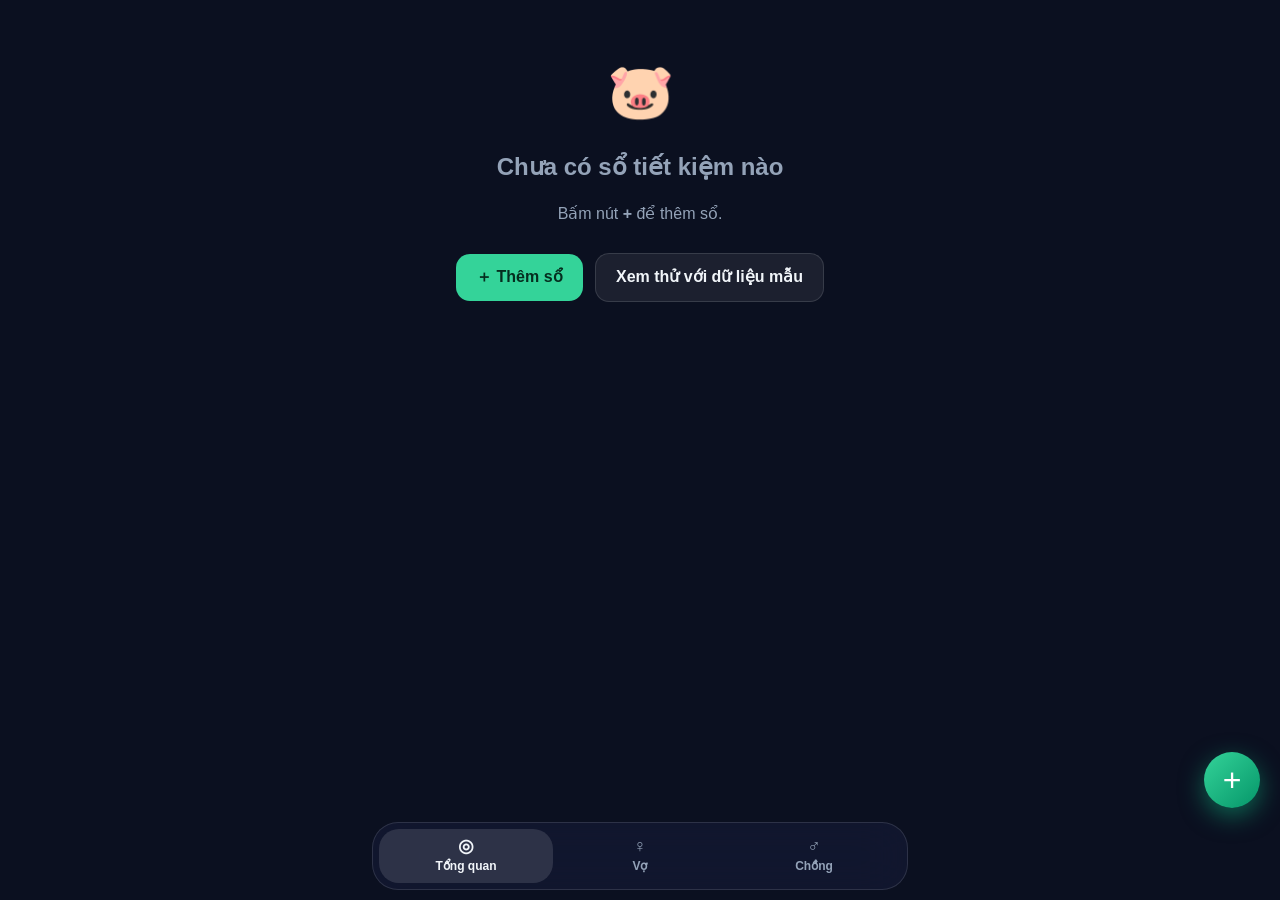
==== savings-app/index.html @ 2d5c72ac "Add savings-app: iOS-installable PWA to track family savings books Co-Authored-By: Claude Sonnet 5.5" ====
<!doctype html>
<html lang="vi">
<head>
  <meta charset="utf-8">
  <meta name="viewport" content="width=device-width, initial-scale=1, viewport-fit=cover, user-scalable=no">
  <title>Sổ Tiết Kiệm</title>
  <meta name="theme-color" content="#0b1020">
  <meta name="apple-mobile-web-app-capable" content="yes">
  <meta name="mobile-web-app-capable" content="yes">
  <meta name="apple-mobile-web-app-status-bar-style" content="black-translucent">
  <meta name="apple-mobile-web-app-title" content="Tiết Kiệm">
  <link rel="manifest" href="manifest.webmanifest">
  <link rel="apple-touch-icon" href="icons/apple-touch-icon.png">
  <link rel="icon" type="image/png" href="icons/icon-192.png">
  <link rel="stylesheet" href="style.css">
</head>
<body>
  <div class="bg"><i class="blob b1"></i><i class="blob b2"></i><i class="blob b3"></i></div>
  <main id="view"></main>
  <button id="fab" class="fab" aria-label="Thêm sổ">+</button>
  <nav class="tabs" id="tabs">
    <button data-tab="all"><span class="ti">◎</span>Tổng quan</button>
    <button data-tab="vo"><span class="ti">♀</span><span class="nm">Vợ</span></button>
    <button data-tab="chong"><span class="ti">♂</span><span class="nm">Chồng</span></button>
  </nav>
  <div id="sheet" class="sheet" hidden></div>
  <div id="toast" class="toast"></div>
  <script src="app.js"></script>
</body>
</html>
---- savings-app/style.css ----
:root {
  --bg: #0b1020;
  --card: rgba(255, 255, 255, .07);
  --card-b: rgba(255, 255, 255, .12);
  --txt: #f1f5f9;
  --mut: #94a3b8;
  --green: #34d399;
  --gold: #fbbf24;
  --vo: #f472b6;
  --chong: #60a5fa;
  --accent: #34d399;
  --sat: env(safe-area-inset-top);
  --sab: env(safe-area-inset-bottom);
}
* { box-sizing: border-box; -webkit-tap-highlight-color: transparent; }
html, body { margin: 0; background: var(--bg); color: var(--txt); }
body {
  font: 16px/1.4 -apple-system, BlinkMacSystemFont, "SF Pro Text", "Segoe UI", Roboto, sans-serif;
  min-height: 100vh; overflow-x: hidden;
  -webkit-font-smoothing: antialiased;
}
button { font: inherit; color: inherit; border: 0; background: none; cursor: pointer; }
input, select { font: inherit; color: inherit; }

/* ---------- animated background ---------- */
.bg { position: fixed; inset: 0; z-index: -1; overflow: hidden; background: radial-gradient(120% 80% at 50% 0%, #1b2450 0%, var(--bg) 60%); }
.blob { position: absolute; border-radius: 50%; filter: blur(70px); opacity: .55; animation: float 18s ease-in-out infinite; }
.b1 { width: 320px; height: 320px; background: #10b981; top: -80px; left: -90px; }
.b2 { width: 300px; height: 300px; background: #6366f1; top: 35%; right: -120px; animation-delay: -6s; }
.b3 { width: 280px; height: 280px; background: #ec4899; bottom: -100px; left: 10%; animation-delay: -12s; opacity: .35; }
@keyframes float {
  0%, 100% { transform: translate(0, 0) scale(1); }
  33% { transform: translate(40px, 60px) scale(1.15); }
  66% { transform: translate(-30px, 30px) scale(.9); }
}

/* ---------- layout ---------- */
main { padding: calc(var(--sat) + 18px) 16px calc(var(--sab) + 110px); max-width: 560px; margin: 0 auto; }
.fade-in > * { animation: rise .6s cubic-bezier(.2, .8, .2, 1) both; }
.fade-in > *:nth-child(2) { animation-delay: .07s; }
.fade-in > *:nth-child(3) { animation-delay: .14s; }
.fade-in > *:nth-child(4) { animation-delay: .21s; }
.fade-in > *:nth-child(5) { animation-delay: .28s; }
@keyframes rise { from { opacity: 0; transform: translateY(18px); } to { opacity: 1; transform: none; } }

.head { display: flex; align-items: center; justify-content: space-between; margin-bottom: 14px; }
.head h1 { font-size: 26px; margin: 0; letter-spacing: -.5px; }
.head small { display: block; color: var(--mut); font-size: 13px; }
.dot { width: 40px; height: 40px; border-radius: 50%; display: grid; place-items: center; font-size: 20px; background: var(--card); border: 1px solid var(--card-b); }

.card {
  background: var(--card); border: 1px solid var(--card-b); border-radius: 24px;
  padding: 18px; margin-bottom: 14px;
  backdrop-filter: blur(18px); -webkit-backdrop-filter: blur(18px);
}
.card h3 { margin: 0 0 12px; font-size: 14px; color: var(--mut); font-weight: 600; letter-spacing: .4px; text-transform: uppercase; }

/* ---------- hero ---------- */
.hero { position: relative; overflow: hidden; background: linear-gradient(145deg, rgba(255, 255, 255, .13), rgba(255, 255, 255, .04)); }
.hero::after {
  content: ""; position: absolute; inset: 0; pointer-events: none;
  background: linear-gradient(110deg, transparent 35%, rgba(255, 255, 255, .12) 50%, transparent 65%);
  transform: translateX(-100%); animation: shine 5s ease-in-out infinite 1s;
}
@keyframes shine { 0% { transform: translateX(-100%); } 40%, 100% { transform: translateX(100%); } }
.hero .lbl { color: var(--mut); font-size: 13px; }
.hero .big { font-size: 38px; font-weight: 800; letter-spacing: -1px; margin: 2px 0 14px; font-variant-numeric: tabular-nums; }
.hero .big small { font-size: 20px; font-weight: 600; color: var(--mut); margin-left: 4px; }
.pair { display: grid; grid-template-columns: 1fr 1fr; gap: 10px; }
.chip { background: rgba(0, 0, 0, .22); border-radius: 16px; padding: 12px; }
.chip .k { font-size: 12px; color: var(--mut); }
.chip .v { font-size: 18px; font-weight: 700; color: var(--green); font-variant-numeric: tabular-nums; margin-top: 2px; }
.live { margin-top: 10px; display: flex; align-items: center; gap: 10px; font-size: 13px; color: var(--mut); }
.live b { color: var(--gold); font-variant-numeric: tabular-nums; font-size: 15px; }
.pulse { width: 9px; height: 9px; border-radius: 50%; background: var(--green); box-shadow: 0 0 0 0 rgba(52, 211, 153, .7); animation: pulse 1.6s infinite; flex: none; }
@keyframes pulse { 70% { box-shadow: 0 0 0 10px rgba(52, 211, 153, 0); } 100% { box-shadow: 0 0 0 0 rgba(52, 211, 153, 0); } }

/* ---------- donut ---------- */
.donut-wrap { display: flex; align-items: center; gap: 16px; }
.donut { width: 150px; height: 150px; flex: none; position: relative; }
.donut svg { width: 100%; height: 100%; transform: rotate(-90deg); }
.donut circle { fill: none; stroke-width: 20; transition: stroke-dasharray 1.2s cubic-bezier(.3, .9, .3, 1); }
.donut .ctr { position: absolute; inset: 0; display: grid; place-items: center; text-align: center; font-size: 12px; color: var(--mut); line-height: 1.2; }
.donut .ctr b { display: block; font-size: 18px; color: var(--txt); }
.legend { flex: 1; min-width: 0; display: grid; gap: 7px; }
.legend div { display: flex; align-items: center; gap: 8px; font-size: 13px; }
.legend i { width: 10px; height: 10px; border-radius: 3px; flex: none; }
.legend span { flex: 1; overflow: hidden; text-overflow: ellipsis; white-space: nowrap; }
.legend em { font-style: normal; color: var(--mut); }

/* ---------- bars ---------- */
.bars { display: flex; align-items: flex-end; gap: 6px; height: 130px; }
.bar { flex: 1; display: flex; flex-direction: column; align-items: center; justify-content: flex-end; height: 100%; gap: 5px; }
.bar .col { width: 100%; border-radius: 8px 8px 3px 3px; background: linear-gradient(180deg, #6ee7b7, #059669); transform-origin: bottom; animation: grow .9s cubic-bezier(.2, .9, .2, 1) both; }
.bar.now .col { background: linear-gradient(180deg, #fde68a, #f59e0b); }
.bar small { font-size: 10px; color: var(--mut); }
@keyframes grow { from { transform: scaleY(0); } }
.bar-note { margin-top: 10px; font-size: 12px; color: var(--mut); }

/* ---------- split (all view) ---------- */
.split { display: grid; grid-template-columns: 1fr 1fr; gap: 12px; }
.who { border-radius: 20px; padding: 14px; text-align: left; border: 1px solid var(--card-b); width: 100%; transition: transform .15s; }
.who:active { transform: scale(.97); }
.who.vo { background: linear-gradient(160deg, rgba(244, 114, 182, .28), rgba(244, 114, 182, .05)); }
.who.chong { background: linear-gradient(160deg, rgba(96, 165, 250, .28), rgba(96, 165, 250, .05)); }
.who .n { font-size: 13px; color: var(--mut); }
.who .a { font-size: 19px; font-weight: 800; margin: 3px 0; font-variant-numeric: tabular-nums; }
.who .d { font-size: 12px; color: var(--green); }

/* ---------- banks accordion ---------- */
.bank { border-radius: 20px; background: var(--card); border: 1px solid var(--card-b); margin-bottom: 10px; overflow: hidden; }
.bank-h { width: 100%; display: flex; align-items: center; gap: 12px; padding: 14px; text-align: left; }
.logo { width: 42px; height: 42px; border-radius: 13px; display: grid; place-items: center; font-weight: 800; font-size: 14px; color: #fff; flex: none; box-shadow: 0 4px 14px rgba(0, 0, 0, .3); }
.bank-h .mid { flex: 1; min-width: 0; }
.bank-h .nm { font-weight: 700; }
.bank-h .sub { font-size: 12px; color: var(--mut); }
.bank-h .amt { text-align: right; font-weight: 700; font-size: 15px; font-variant-numeric: tabular-nums; }
.bank-h .amt small { display: block; font-weight: 500; font-size: 11px; color: var(--green); }
.chev { width: 18px; color: var(--mut); transition: transform .35s; flex: none; }
.bank.open .chev { transform: rotate(180deg); }
.acc { display: grid; grid-template-rows: 0fr; transition: grid-template-rows .4s cubic-bezier(.3, .8, .3, 1); }
.bank.open .acc { grid-template-rows: 1fr; }
.acc > div { overflow: hidden; }
.books { padding: 0 12px 12px; display: grid; gap: 10px; }

.book { background: rgba(0, 0, 0, .22); border-radius: 16px; padding: 14px; text-align: left; width: 100%; display: block; }
.book .r1 { display: flex; justify-content: space-between; align-items: baseline; }
.book .p { font-size: 18px; font-weight: 800; font-variant-numeric: tabular-nums; }
.book .rate { font-size: 13px; color: var(--gold); font-weight: 700; }
.book .meta { font-size: 12px; color: var(--mut); margin: 2px 0 10px; }
.book .grid { display: grid; grid-template-columns: 1fr 1fr; gap: 8px; margin-bottom: 10px; }
.book .grid div { background: rgba(255, 255, 255, .05); border-radius: 12px; padding: 8px 10px; }
.book .grid span { display: block; font-size: 11px; color: var(--mut); }
.book .grid b { color: var(--green); font-size: 15px; font-variant-numeric: tabular-nums; }
.prog { height: 7px; border-radius: 4px; background: rgba(255, 255, 255, .1); overflow: hidden; }
.prog i { display: block; height: 100%; border-radius: 4px; background: linear-gradient(90deg, #34d399, #fbbf24); animation: fill 1.2s cubic-bezier(.2, .9, .2, 1) both; }
@keyframes fill { from { width: 0 !important; } }
.book .foot { display: flex; justify-content: space-between; align-items: center; font-size: 12px; color: var(--mut); margin-top: 7px; }
.badge { background: rgba(251, 191, 36, .18); color: var(--gold); border-radius: 8px; padding: 2px 8px; font-weight: 700; }
.badge.soon { background: rgba(244, 114, 182, .2); color: #f9a8d4; }
.renew { margin-top: 10px; width: 100%; padding: 10px; border-radius: 12px; background: rgba(251, 191, 36, .16); color: var(--gold); font-weight: 700; }

.empty { text-align: center; padding: 36px 10px; color: var(--mut); }
.empty .e { font-size: 54px; animation: bob 2.4s ease-in-out infinite; }
@keyframes bob { 50% { transform: translateY(-8px); } }
.btn { display: inline-block; padding: 12px 20px; border-radius: 14px; background: var(--green); color: #052e1f; font-weight: 800; margin: 12px 4px 0; }
.btn.ghost { background: var(--card); color: var(--txt); border: 1px solid var(--card-b); }
.btn.danger { background: rgba(248, 113, 113, .18); color: #fca5a5; }

.sec-title { margin: 20px 4px 10px; font-size: 14px; color: var(--mut); font-weight: 600; text-transform: uppercase; letter-spacing: .4px; }

/* ---------- tab bar & fab ---------- */
.tabs {
  position: fixed; left: 12px; right: 12px; bottom: calc(var(--sab) + 10px); max-width: 536px; margin: 0 auto;
  display: grid; grid-template-columns: repeat(3, 1fr); padding: 6px; border-radius: 26px;
  background: rgba(20, 26, 52, .72); border: 1px solid var(--card-b);
  backdrop-filter: blur(24px); -webkit-backdrop-filter: blur(24px); z-index: 20;
}
.tabs button { padding: 8px 4px; border-radius: 20px; font-size: 12px; font-weight: 600; color: var(--mut); display: flex; flex-direction: column; align-items: center; gap: 1px; transition: background .25s, color .25s; }
.tabs .ti { font-size: 18px; line-height: 1.1; }
.tabs button.on { background: rgba(255, 255, 255, .12); color: var(--txt); }
.fab {
  position: fixed; right: 20px; bottom: calc(var(--sab) + 92px); width: 56px; height: 56px; border-radius: 50%; z-index: 21;
  background: linear-gradient(135deg, #34d399, #059669); color: #fff; font-size: 32px; line-height: 1;
  box-shadow: 0 8px 24px rgba(16, 185, 129, .5); transition: transform .2s;
}
.fab:active { transform: scale(.88) rotate(90deg); }

/* ---------- bottom sheet ---------- */
.sheet { position: fixed; inset: 0; z-index: 50; background: rgba(0, 0, 0, .55); display: flex; align-items: flex-end; animation: fadeb .25s both; }
.sheet[hidden] { display: none; }
@keyframes fadeb { from { opacity: 0; } }
.panel {
  width: 100%; max-width: 560px; margin: 0 auto; max-height: 92vh; overflow-y: auto;
  background: #141a34; border-radius: 28px 28px 0 0; padding: 20px 18px calc(var(--sab) + 24px);
  animation: slide .35s cubic-bezier(.2, .9, .2, 1) both;
}
@keyframes slide { from { transform: translateY(100%); } }
.panel h2 { margin: 0 0 14px; font-size: 20px; }
.panel label { display: block; font-size: 12px; color: var(--mut); margin: 12px 0 5px; font-weight: 600; text-transform: uppercase; letter-spacing: .3px; }
.panel input, .panel select {
  width: 100%; padding: 13px 14px; border-radius: 14px; border: 1px solid var(--card-b);
  background: rgba(255, 255, 255, .06); font-size: 17px; outline: none; -webkit-appearance: none; appearance: none;
}
.panel input:focus, .panel select:focus { border-color: var(--green); }
.panel select option { color: #000; }
.row2 { display: grid; grid-template-columns: 1fr 1fr; gap: 10px; }
.seg { display: grid; grid-template-columns: 1fr 1fr; gap: 8px; }
.seg button { padding: 12px; border-radius: 14px; background: rgba(255, 255, 255, .06); border: 1px solid var(--card-b); font-weight: 700; }
.seg button.on[data-v="vo"] { background: rgba(244, 114, 182, .28); border-color: var(--vo); }
.seg button.on[data-v="chong"] { background: rgba(96, 165, 250, .28); border-color: var(--chong); }
.preview { margin-top: 14px; padding: 12px; border-radius: 14px; background: rgba(52, 211, 153, .1); font-size: 13px; color: var(--mut); line-height: 1.6; }
.preview b { color: var(--green); }
.actions { display: flex; gap: 8px; margin-top: 18px; }
.actions .btn { flex: 1; margin: 0; text-align: center; }

.toast { position: fixed; left: 50%; bottom: calc(var(--sab) + 100px); transform: translate(-50%, 30px); background: #1f2a55; border: 1px solid var(--card-b); padding: 10px 18px; border-radius: 14px; opacity: 0; pointer-events: none; transition: .3s; z-index: 99; font-size: 14px; }
.toast.show { opacity: 1; transform: translate(-50%, 0); }

@media (prefers-reduced-motion: reduce) {
  *, *::before, *::after { animation-duration: .01ms !important; transition-duration: .01ms !important; animation-iteration-count: 1 !important; }
}
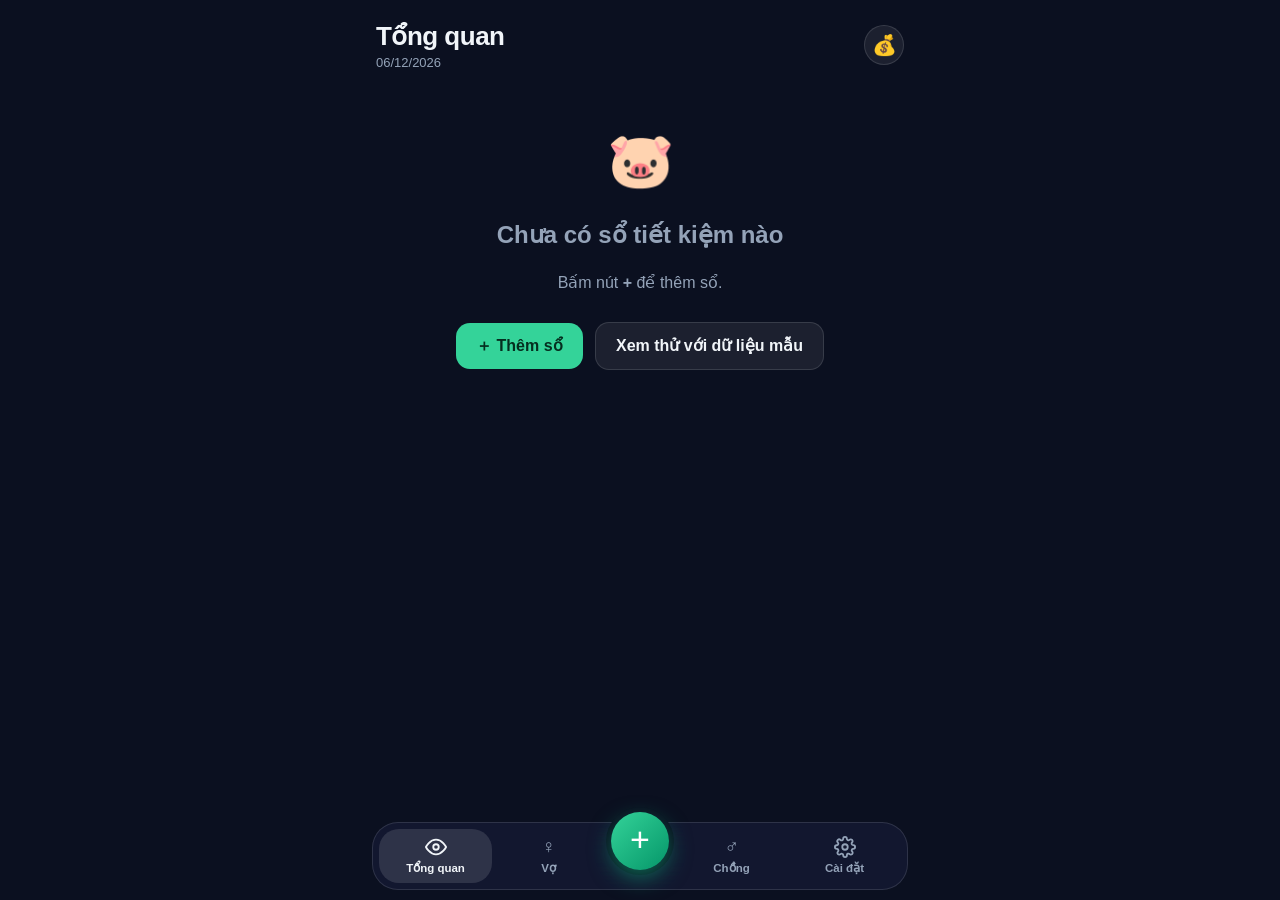
==== commit 0c966805: "Savings app: redesign overview dashboard (banner stats, maturing books carousel, monthly cash-in, ca" ====
--- a/savings-app/index.html
+++ b/savings-app/index.html
@@ -17,14 +17,16 @@
 <body>
   <div class="bg"><i class="blob b1"></i><i class="blob b2"></i><i class="blob b3"></i></div>
   <main id="view"></main>
-  <button id="fab" class="fab" aria-label="Thêm sổ">+</button>
   <nav class="tabs" id="tabs">
-    <button data-tab="all"><span class="ti">◎</span>Tổng quan</button>
-    <button data-tab="vo"><span class="ti">♀</span><span class="nm">Vợ</span></button>
-    <button data-tab="chong"><span class="ti">♂</span><span class="nm">Chồng</span></button>
+    <button class="tb" data-tab="all"><svg viewBox="0 0 24 24" fill="none" stroke="currentColor" stroke-width="2" stroke-linecap="round" stroke-linejoin="round"><path d="M1 12s4-8 11-8 11 8 11 8-4 8-11 8S1 12 1 12z"/><circle cx="12" cy="12" r="3"/></svg>Tổng quan</button>
+    <button class="tb" data-tab="vo"><span class="ti">♀</span><span class="nm">Vợ</span></button>
+    <button class="add" id="fab" aria-label="Thêm sổ tiết kiệm">+</button>
+    <button class="tb" data-tab="chong"><span class="ti">♂</span><span class="nm">Chồng</span></button>
+    <button class="tb" id="navSettings"><svg viewBox="0 0 24 24" fill="none" stroke="currentColor" stroke-width="2" stroke-linecap="round" stroke-linejoin="round"><circle cx="12" cy="12" r="3"/><path d="M19.4 15a1.65 1.65 0 00.33 1.82l.06.06a2 2 0 11-2.83 2.83l-.06-.06a1.65 1.65 0 00-1.82-.33 1.65 1.65 0 00-1 1.51V21a2 2 0 01-4 0v-.09A1.65 1.65 0 009 19.4a1.65 1.65 0 00-1.82.33l-.06.06a2 2 0 11-2.83-2.83l.06-.06a1.65 1.65 0 00.33-1.82 1.65 1.65 0 00-1.51-1H3a2 2 0 010-4h.09A1.65 1.65 0 004.6 9a1.65 1.65 0 00-.33-1.82l-.06-.06a2 2 0 112.83-2.83l.06.06a1.65 1.65 0 001.82.33H9a1.65 1.65 0 001-1.51V3a2 2 0 014 0v.09a1.65 1.65 0 001 1.51 1.65 1.65 0 001.82-.33l.06-.06a2 2 0 112.83 2.83l-.06.06a1.65 1.65 0 00-.33 1.82V9a1.65 1.65 0 001.51 1H21a2 2 0 010 4h-.09a1.65 1.65 0 00-1.51 1z"/></svg>Cài đặt</button>
   </nav>
   <div id="sheet" class="sheet" hidden></div>
   <div id="toast" class="toast"></div>
+  <script src="banks.js"></script>
   <script src="app.js"></script>
 </body>
 </html>
--- a/savings-app/style.css
+++ b/savings-app/style.css
@@ -35,7 +35,7 @@
 }
 
 /* ---------- layout ---------- */
-main { padding: calc(var(--sat) + 18px) 16px calc(var(--sab) + 110px); max-width: 560px; margin: 0 auto; }
+main { padding: calc(var(--sat) + 18px) 16px calc(var(--sab) + 120px); max-width: 560px; margin: 0 auto; }
 .fade-in > * { animation: rise .6s cubic-bezier(.2, .8, .2, 1) both; }
 .fade-in > *:nth-child(2) { animation-delay: .07s; }
 .fade-in > *:nth-child(3) { animation-delay: .14s; }
@@ -53,40 +53,6 @@
   padding: 18px; margin-bottom: 14px;
   backdrop-filter: blur(18px); -webkit-backdrop-filter: blur(18px);
 }
-.card h3 { margin: 0 0 12px; font-size: 14px; color: var(--mut); font-weight: 600; letter-spacing: .4px; text-transform: uppercase; }
-
-/* ---------- hero ---------- */
-.hero { position: relative; overflow: hidden; background: linear-gradient(145deg, rgba(255, 255, 255, .13), rgba(255, 255, 255, .04)); }
-.hero::after {
-  content: ""; position: absolute; inset: 0; pointer-events: none;
-  background: linear-gradient(110deg, transparent 35%, rgba(255, 255, 255, .12) 50%, transparent 65%);
-  transform: translateX(-100%); animation: shine 5s ease-in-out infinite 1s;
-}
-@keyframes shine { 0% { transform: translateX(-100%); } 40%, 100% { transform: translateX(100%); } }
-.hero .lbl { color: var(--mut); font-size: 13px; }
-.hero .big { font-size: 38px; font-weight: 800; letter-spacing: -1px; margin: 2px 0 14px; font-variant-numeric: tabular-nums; }
-.hero .big small { font-size: 20px; font-weight: 600; color: var(--mut); margin-left: 4px; }
-.pair { display: grid; grid-template-columns: 1fr 1fr; gap: 10px; }
-.chip { background: rgba(0, 0, 0, .22); border-radius: 16px; padding: 12px; }
-.chip .k { font-size: 12px; color: var(--mut); }
-.chip .v { font-size: 18px; font-weight: 700; color: var(--green); font-variant-numeric: tabular-nums; margin-top: 2px; }
-.live { margin-top: 10px; display: flex; align-items: center; gap: 10px; font-size: 13px; color: var(--mut); }
-.live b { color: var(--gold); font-variant-numeric: tabular-nums; font-size: 15px; }
-.pulse { width: 9px; height: 9px; border-radius: 50%; background: var(--green); box-shadow: 0 0 0 0 rgba(52, 211, 153, .7); animation: pulse 1.6s infinite; flex: none; }
-@keyframes pulse { 70% { box-shadow: 0 0 0 10px rgba(52, 211, 153, 0); } 100% { box-shadow: 0 0 0 0 rgba(52, 211, 153, 0); } }
-
-/* ---------- donut ---------- */
-.donut-wrap { display: flex; align-items: center; gap: 16px; }
-.donut { width: 150px; height: 150px; flex: none; position: relative; }
-.donut svg { width: 100%; height: 100%; transform: rotate(-90deg); }
-.donut circle { fill: none; stroke-width: 20; transition: stroke-dasharray 1.2s cubic-bezier(.3, .9, .3, 1); }
-.donut .ctr { position: absolute; inset: 0; display: grid; place-items: center; text-align: center; font-size: 12px; color: var(--mut); line-height: 1.2; }
-.donut .ctr b { display: block; font-size: 18px; color: var(--txt); }
-.legend { flex: 1; min-width: 0; display: grid; gap: 7px; }
-.legend div { display: flex; align-items: center; gap: 8px; font-size: 13px; }
-.legend i { width: 10px; height: 10px; border-radius: 3px; flex: none; }
-.legend span { flex: 1; overflow: hidden; text-overflow: ellipsis; white-space: nowrap; }
-.legend em { font-style: normal; color: var(--mut); }
 
 /* ---------- bars ---------- */
 .bars { display: flex; align-items: flex-end; gap: 6px; height: 130px; }
@@ -95,22 +61,11 @@
 .bar.now .col { background: linear-gradient(180deg, #fde68a, #f59e0b); }
 .bar small { font-size: 10px; color: var(--mut); }
 @keyframes grow { from { transform: scaleY(0); } }
-.bar-note { margin-top: 10px; font-size: 12px; color: var(--mut); }
-
-/* ---------- split (all view) ---------- */
-.split { display: grid; grid-template-columns: 1fr 1fr; gap: 12px; }
-.who { border-radius: 20px; padding: 14px; text-align: left; border: 1px solid var(--card-b); width: 100%; transition: transform .15s; }
-.who:active { transform: scale(.97); }
-.who.vo { background: linear-gradient(160deg, rgba(244, 114, 182, .28), rgba(244, 114, 182, .05)); }
-.who.chong { background: linear-gradient(160deg, rgba(96, 165, 250, .28), rgba(96, 165, 250, .05)); }
-.who .n { font-size: 13px; color: var(--mut); }
-.who .a { font-size: 19px; font-weight: 800; margin: 3px 0; font-variant-numeric: tabular-nums; }
-.who .d { font-size: 12px; color: var(--green); }
 
 /* ---------- banks accordion ---------- */
 .bank { border-radius: 20px; background: var(--card); border: 1px solid var(--card-b); margin-bottom: 10px; overflow: hidden; }
 .bank-h { width: 100%; display: flex; align-items: center; gap: 12px; padding: 14px; text-align: left; }
-.logo { width: 42px; height: 42px; border-radius: 13px; display: grid; place-items: center; font-weight: 800; font-size: 14px; color: #fff; flex: none; box-shadow: 0 4px 14px rgba(0, 0, 0, .3); }
+.logo { width: 56px; height: 42px; border-radius: 12px; display: grid; place-items: center; font-weight: 800; font-size: 14px; color: #fff; flex: none; box-shadow: 0 4px 14px rgba(0, 0, 0, .3); }
 .bank-h .mid { flex: 1; min-width: 0; }
 .bank-h .nm { font-weight: 700; }
 .bank-h .sub { font-size: 12px; color: var(--mut); }
@@ -149,23 +104,6 @@
 
 .sec-title { margin: 20px 4px 10px; font-size: 14px; color: var(--mut); font-weight: 600; text-transform: uppercase; letter-spacing: .4px; }
 
-/* ---------- tab bar & fab ---------- */
-.tabs {
-  position: fixed; left: 12px; right: 12px; bottom: calc(var(--sab) + 10px); max-width: 536px; margin: 0 auto;
-  display: grid; grid-template-columns: repeat(3, 1fr); padding: 6px; border-radius: 26px;
-  background: rgba(20, 26, 52, .72); border: 1px solid var(--card-b);
-  backdrop-filter: blur(24px); -webkit-backdrop-filter: blur(24px); z-index: 20;
-}
-.tabs button { padding: 8px 4px; border-radius: 20px; font-size: 12px; font-weight: 600; color: var(--mut); display: flex; flex-direction: column; align-items: center; gap: 1px; transition: background .25s, color .25s; }
-.tabs .ti { font-size: 18px; line-height: 1.1; }
-.tabs button.on { background: rgba(255, 255, 255, .12); color: var(--txt); }
-.fab {
-  position: fixed; right: 20px; bottom: calc(var(--sab) + 92px); width: 56px; height: 56px; border-radius: 50%; z-index: 21;
-  background: linear-gradient(135deg, #34d399, #059669); color: #fff; font-size: 32px; line-height: 1;
-  box-shadow: 0 8px 24px rgba(16, 185, 129, .5); transition: transform .2s;
-}
-.fab:active { transform: scale(.88) rotate(90deg); }
-
 /* ---------- bottom sheet ---------- */
 .sheet { position: fixed; inset: 0; z-index: 50; background: rgba(0, 0, 0, .55); display: flex; align-items: flex-end; animation: fadeb .25s both; }
 .sheet[hidden] { display: none; }
@@ -200,3 +138,183 @@
 @media (prefers-reduced-motion: reduce) {
   *, *::before, *::after { animation-duration: .01ms !important; transition-duration: .01ms !important; animation-iteration-count: 1 !important; }
 }
+
+/* ---------- logo & bank picker ---------- */
+.logo.has { background: #fff; padding: 5px 6px; }
+.logo img { width: 100%; height: 100%; object-fit: contain; display: block; }
+.pickbtn { width: 100%; display: flex; align-items: center; gap: 12px; padding: 8px 12px; border-radius: 14px; border: 1px solid var(--card-b); background: rgba(255, 255, 255, .06); text-align: left; min-height: 56px; }
+.pn { flex: 1; min-width: 0; font-weight: 700; }
+.pn small { display: block; font-weight: 400; font-size: 12px; color: var(--mut); overflow: hidden; text-overflow: ellipsis; white-space: nowrap; }
+.pc { color: var(--green); font-size: 13px; font-weight: 700; }
+.sheet.pick { z-index: 60; background: rgba(0, 0, 0, .35); }
+.sheet.pick .panel { height: 88vh; display: flex; flex-direction: column; padding-bottom: 0; }
+.pk-head { display: flex; gap: 8px; margin-bottom: 8px; }
+.pk-head .btn { margin: 0; padding: 10px 14px; }
+#pkList { overflow-y: auto; flex: 1; padding-bottom: calc(var(--sab) + 20px); }
+.pkgrp { margin: 14px 2px 6px; font-size: 12px; color: var(--mut); text-transform: uppercase; letter-spacing: .4px; font-weight: 600; }
+.pkrow { width: 100%; display: flex; align-items: center; gap: 12px; padding: 8px; border-radius: 14px; text-align: left; }
+.pkrow:active, .pkrow.on { background: rgba(52, 211, 153, .15); }
+
+/* ---------- banner (đầu trang) ---------- */
+.sec { margin-bottom: 14px; }
+.sec > .card { margin-bottom: 0; }
+.top {
+  position: relative; overflow: hidden; color: #fff;
+  margin: calc(-1 * (var(--sat) + 18px)) -16px 0;
+  padding: calc(var(--sat) + 22px) 20px 64px;
+  background: linear-gradient(160deg, #2ee59a 0%, #12b981 45%, #0a8f6b 100%);
+  border-radius: 0 0 30px 30px;
+}
+.top.vo { background: linear-gradient(160deg, #f472b6 0%, #db2777 55%, #9d174d 100%); }
+.top.chong { background: linear-gradient(160deg, #60a5fa 0%, #2563eb 55%, #1e3a8a 100%); }
+.top::before, .top::after { content: ""; position: absolute; border-radius: 50%; background: rgba(255, 255, 255, .12); animation: drift 12s ease-in-out infinite; pointer-events: none; }
+.top::before { width: 260px; height: 260px; right: -90px; top: -100px; }
+.top::after { width: 170px; height: 170px; left: -60px; bottom: 6px; background: rgba(255, 255, 255, .08); animation-delay: -5s; }
+@keyframes drift { 50% { transform: translate(-24px, 18px) scale(1.12); } }
+.top > * { position: relative; z-index: 1; }
+.top-row { display: flex; justify-content: space-between; align-items: flex-start; gap: 10px; }
+.top .lbl { font-size: 15px; opacity: .9; }
+.top .big { font-size: clamp(28px, 9.6vw, 40px); font-weight: 800; letter-spacing: -1px; font-variant-numeric: tabular-nums; line-height: 1.15; margin-top: 2px; }
+.top .big small { font-size: .5em; font-weight: 600; margin-left: 3px; opacity: .85; }
+.top .sub { margin-top: 2px; font-size: 14px; opacity: .92; }
+.bell { position: relative; width: 42px; height: 42px; border-radius: 50%; display: grid; place-items: center; background: rgba(255, 255, 255, .16); flex: none; }
+.bell svg { width: 22px; height: 22px; }
+.bell i { position: absolute; top: -2px; right: -2px; min-width: 18px; height: 18px; padding: 0 5px; border-radius: 9px; background: #ef4444; font-style: normal; font-size: 11px; font-weight: 800; display: grid; place-items: center; }
+.stats { display: grid; grid-template-columns: repeat(3, 1fr); margin-top: 16px; padding: 12px 0; border-radius: 18px; background: rgba(0, 0, 0, .2); }
+.stats > div { text-align: center; padding: 0 4px; min-width: 0; }
+.stats > div + div { border-left: 1px solid rgba(255, 255, 255, .18); }
+.stats b { display: block; font-size: 17px; font-variant-numeric: tabular-nums; white-space: nowrap; }
+.stats span { font-size: 12px; opacity: .8; }
+.live { margin-top: 12px; display: flex; align-items: center; gap: 8px; flex-wrap: wrap; font-size: 13px; }
+.live > span { opacity: .92; }
+.live > span:last-child { margin-left: auto; }
+.live b { font-variant-numeric: tabular-nums; }
+.pulse { width: 9px; height: 9px; border-radius: 50%; background: #fff; box-shadow: 0 0 0 0 rgba(255, 255, 255, .7); animation: pulse 1.6s infinite; flex: none; }
+@keyframes pulse { 70% { box-shadow: 0 0 0 9px rgba(255, 255, 255, 0); } 100% { box-shadow: 0 0 0 0 rgba(255, 255, 255, 0); } }
+.top-title { margin-top: 18px; font-size: 18px; font-weight: 700; }
+.top + .sec { position: relative; z-index: 2; margin-top: -46px; }
+.ct { font-size: 17px; font-weight: 700; }
+.muted { color: var(--mut); font-size: 13px; }
+.tap { cursor: pointer; transition: transform .15s; }
+.tap:active { transform: scale(.98); }
+
+/* ---------- sổ sắp đáo hạn ---------- */
+.due-scroll { display: flex; gap: 12px; overflow-x: auto; scroll-snap-type: x mandatory; margin: 0 -16px; padding: 0 16px 2px; scroll-padding: 0 16px; scrollbar-width: none; }
+.due-scroll::-webkit-scrollbar { display: none; }
+.due { flex: 0 0 100%; scroll-snap-align: start; margin: 0; cursor: pointer; background: #1c2347; }
+.due-scroll.many .due { flex-basis: 88%; }
+.due-h { display: flex; align-items: center; gap: 12px; margin-bottom: 12px; }
+.due-h .nm { flex: 1; min-width: 0; font-weight: 700; font-size: 17px; }
+.due-h .nm small.own { display: inline-block; margin-left: 8px; padding: 1px 8px; border-radius: 8px; font-size: 11px; font-weight: 700; vertical-align: 2px; }
+.own.vo { background: rgba(244, 114, 182, .22); color: #f9a8d4; }
+.own.chong { background: rgba(96, 165, 250, .22); color: #93c5fd; }
+.due-h .amt { font-size: 22px; font-weight: 800; white-space: nowrap; }
+.due-r { display: flex; justify-content: space-between; gap: 8px; font-size: 14px; color: var(--mut); margin-bottom: 8px; font-variant-numeric: tabular-nums; }
+.due-r:nth-of-type(2) { margin-bottom: 12px; }
+.warn { color: var(--gold); }
+
+/* ---------- tổng nhận theo tháng ---------- */
+.mh { display: flex; justify-content: space-between; align-items: center; }
+.mh .go { width: 20px; color: var(--green); }
+.mbig { font-size: 30px; font-weight: 800; color: var(--green); margin: 6px 0 2px; font-variant-numeric: tabular-nums; letter-spacing: -.5px; }
+
+/* ---------- dòng tiền (cột) ---------- */
+.flow-h { display: flex; justify-content: space-between; align-items: center; gap: 10px; margin-bottom: 10px; }
+.toggle { display: flex; padding: 3px; border-radius: 12px; background: rgba(255, 255, 255, .08); flex: none; }
+.toggle button { padding: 6px 12px; border-radius: 10px; font-size: 13px; font-weight: 600; color: var(--mut); transition: background .25s, color .25s; }
+.toggle button.on { background: rgba(255, 255, 255, .18); color: var(--txt); }
+.fl { display: grid; grid-template-columns: 46px 1fr; }
+.fl .yx, .fl .pl { height: 190px; position: relative; }
+.fl .in { position: absolute; inset: 22px 0 0 0; }
+.yx span { position: absolute; right: 8px; transform: translateY(50%); font-size: 12px; color: var(--mut); white-space: nowrap; }
+.gl { position: absolute; left: 0; right: 0; border-top: 1px solid rgba(255, 255, 255, .09); }
+.cols { position: absolute; inset: 0; display: grid; }
+.fcol { position: relative; height: 100%; padding: 0; }
+.fbw { position: absolute; inset: 0; display: flex; justify-content: center; align-items: flex-end; }
+.fb { width: 70%; max-width: 46px; display: flex; flex-direction: column; border-radius: 9px 9px 2px 2px; overflow: hidden; transform-origin: bottom; animation: grow .9s cubic-bezier(.2, .9, .2, 1) both; transition: opacity .25s; }
+.fb i { display: block; min-height: 3px; }
+.fb .sp { background: linear-gradient(180deg, #b79cff, #8b5cf6); }
+.fb .si { background: linear-gradient(180deg, #6ee7b7, #10b981); }
+.fv { position: absolute; left: 50%; transform: translateX(-50%); font-size: 11px; font-weight: 600; white-space: nowrap; transition: opacity .25s; }
+.cols.multi .fcol:not(.on) .fb, .cols.multi .fcol:not(.on) .fv { opacity: .5; }
+.xx { grid-column: 2; display: grid; margin-top: 8px; row-gap: 4px; }
+.xx > span { text-align: center; font-size: 13px; color: var(--mut); }
+.xx > span.on { color: var(--txt); font-weight: 700; }
+.yr { text-align: center; font-size: 13px; color: var(--mut); margin: 0 4px; }
+.yr i { display: block; height: 7px; margin-bottom: 3px; border: 1px solid rgba(255, 255, 255, .22); border-top: 0; border-radius: 0 0 4px 4px; }
+.note { display: flex; align-items: center; gap: 6px; margin-top: 12px; font-size: 13px; color: var(--mut); flex-wrap: wrap; }
+.note i { width: 9px; height: 9px; border-radius: 50%; flex: none; }
+.lg-p { background: #8b5cf6; }
+.lg-i { background: #10b981; margin-left: 4px; }
+
+/* ---------- donut + legend ---------- */
+.donut { position: relative; width: min(230px, 72%); aspect-ratio: 1; margin: 10px auto 16px; }
+.donut svg { width: 100%; height: 100%; transform: rotate(-90deg); }
+.donut circle { fill: none; stroke-width: 18; stroke-linecap: round; transition: stroke-dasharray 1.3s cubic-bezier(.3, .9, .3, 1); }
+.donut .trk { stroke: rgba(255, 255, 255, .06); }
+.donut .ctr { position: absolute; inset: 0; display: grid; place-content: center; text-align: center; }
+.donut .ctr b { font-size: 34px; line-height: 1; }
+.donut .ctr span { font-size: 13px; color: var(--mut); }
+.legend { display: grid; gap: 12px; }
+.lg { display: flex; align-items: center; gap: 12px; }
+.lg .logo { width: 48px; height: 36px; border-radius: 10px; font-size: 12px; }
+.lg .lt { flex: 1; min-width: 0; }
+.lg .lt b { display: block; }
+.lg .lt span { font-size: 13px; color: var(--mut); }
+.lb { height: 5px; border-radius: 3px; flex: none; max-width: 96px; animation: fill 1.2s cubic-bezier(.2, .9, .2, 1) both; }
+
+/* ---------- thanh theo chủ sổ / nhãn ---------- */
+.bl { padding: 10px 0 4px; }
+.bl.tap { cursor: pointer; }
+.bl-h { display: flex; justify-content: space-between; gap: 8px; align-items: center; font-size: 15px; }
+.bl-h .d { display: inline-block; width: 11px; height: 11px; border-radius: 50%; margin-right: 8px; }
+.bl-h b { color: var(--mut); font-weight: 500; font-size: 14px; }
+.bl-b { height: 9px; border-radius: 5px; background: rgba(255, 255, 255, .08); margin-top: 8px; overflow: hidden; }
+.bl-b i { display: block; height: 100%; border-radius: 5px; animation: fill 1.2s cubic-bezier(.2, .9, .2, 1) both; }
+
+/* ---------- lãi tạm tính ---------- */
+.ac-top { display: flex; justify-content: space-between; margin-top: 10px; font-size: 14px; color: var(--mut); }
+.ac-top .pc { color: var(--green); }
+.ac-big { font-size: 28px; font-weight: 800; margin: 2px 0 10px; font-variant-numeric: tabular-nums; }
+.ac-bot { display: flex; justify-content: space-between; margin-top: 14px; }
+.ac-bot span { display: block; font-size: 13px; color: var(--mut); }
+.ac-bot b { font-size: 18px; font-variant-numeric: tabular-nums; }
+.ac-bot .r { text-align: right; }
+.custom { width: 100%; padding: 15px; border-radius: 999px; background: linear-gradient(135deg, #34d399, #10b981); color: #052e1f; font-weight: 800; font-size: 17px; }
+.bar-note { margin-top: 10px; font-size: 12px; color: var(--mut); }
+
+/* ---------- thanh điều hướng ---------- */
+.tabs {
+  position: fixed; left: 12px; right: 12px; bottom: calc(var(--sab) + 10px); max-width: 536px; margin: 0 auto; z-index: 20;
+  display: grid; grid-template-columns: 1fr 1fr 70px 1fr 1fr; align-items: center; padding: 6px;
+  border-radius: 26px; background: rgba(20, 26, 52, .8); border: 1px solid var(--card-b);
+  backdrop-filter: blur(24px); -webkit-backdrop-filter: blur(24px);
+}
+.tabs .tb { padding: 7px 2px; border-radius: 20px; font-size: 11.5px; font-weight: 600; color: var(--mut); display: flex; flex-direction: column; align-items: center; gap: 2px; transition: background .25s, color .25s; min-width: 0; }
+.tabs .tb svg { width: 22px; height: 22px; }
+.tabs .ti { font-size: 19px; line-height: 22px; height: 22px; }
+.tabs .tb.on { background: rgba(255, 255, 255, .12); color: var(--txt); }
+.tabs .add {
+  width: 58px; height: 58px; margin: -30px auto 0; border-radius: 50%; font-size: 34px; line-height: 1; padding: 0 0 3px;
+  display: grid; place-items: center; color: #fff; background: linear-gradient(135deg, #34d399, #059669);
+  box-shadow: 0 8px 22px rgba(16, 185, 129, .5), 0 0 0 5px var(--bg); transition: transform .2s;
+}
+.tabs .add:active { transform: scale(.9) rotate(90deg); }
+
+/* ---------- bảng phụ ---------- */
+.mrow { display: flex; align-items: center; gap: 12px; padding: 10px 0; border-bottom: 1px solid rgba(255, 255, 255, .07); }
+.mrow .mt { flex: 1; min-width: 0; }
+.mrow .mt b { display: block; }
+.mrow .mt span { font-size: 12px; color: var(--mut); }
+.mrow .gain { color: var(--green); white-space: nowrap; }
+.panel label.swrow { display: flex; justify-content: space-between; align-items: center; margin: 0; padding: 14px 2px; font-size: 16px; color: var(--txt); text-transform: none; letter-spacing: 0; font-weight: 500; border-bottom: 1px solid rgba(255, 255, 255, .07); }
+.panel input.sw { width: 50px; height: 30px; padding: 0; border-radius: 15px; border: 0; background: rgba(255, 255, 255, .18); position: relative; flex: none; transition: background .25s; }
+.panel input.sw::after { content: ""; position: absolute; top: 3px; left: 3px; width: 24px; height: 24px; border-radius: 50%; background: #fff; transition: transform .25s; }
+.panel input.sw:checked { background: var(--green); }
+.panel input.sw:checked::after { transform: translateX(20px); }
+.chips { display: flex; flex-wrap: wrap; gap: 8px; margin-top: 8px; }
+.lchip { padding: 6px 12px; border-radius: 999px; background: rgba(255, 255, 255, .08); font-size: 13px; border: 1px solid var(--card-b); }
+.lchip:empty { display: none; }
+
+/* thẻ đầu tiên đè lên banner: nền đặc để chữ không bị ngả màu */
+.top + .sec > .card, .top + .sec > .bank:first-child { background: #1c2347; }
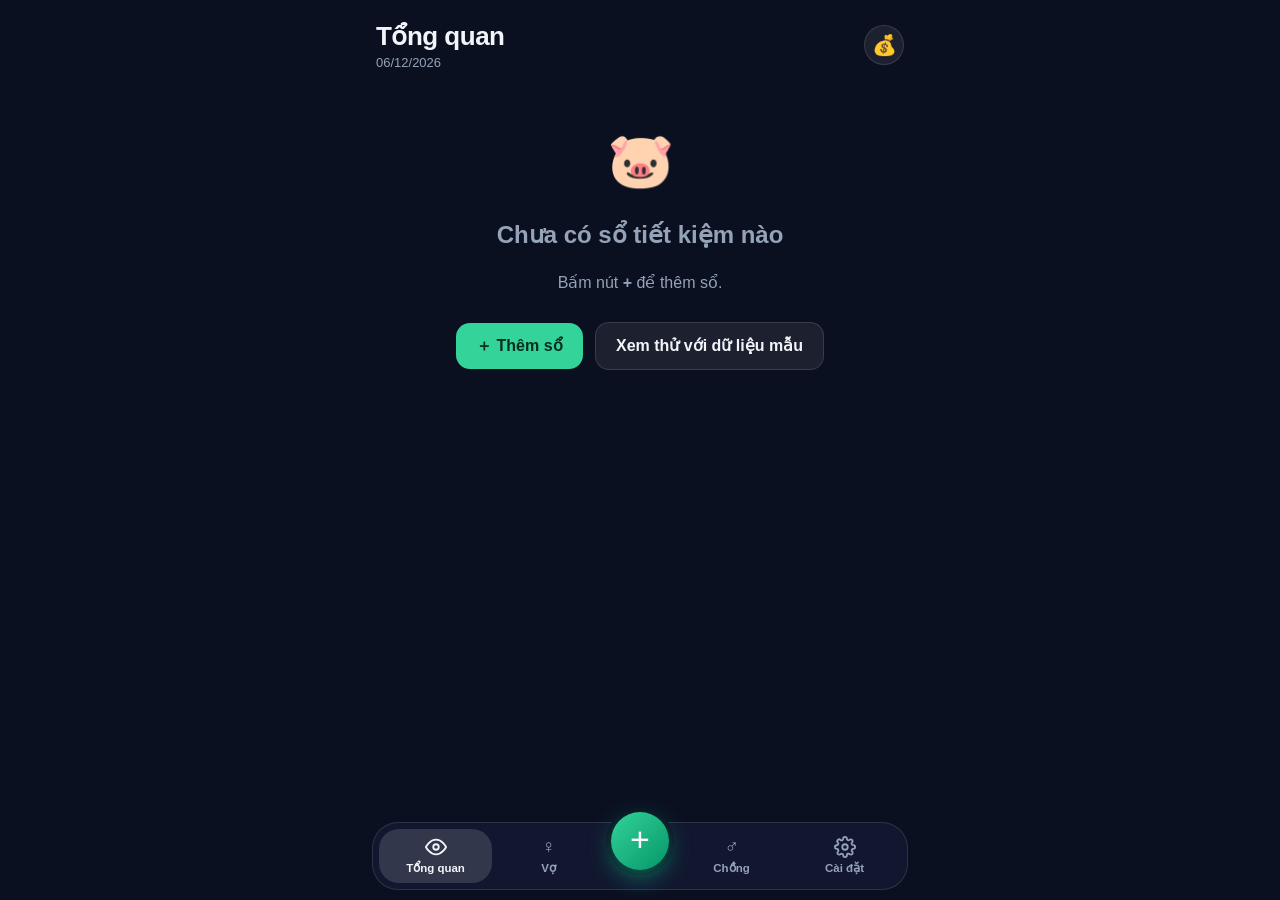
==== commit 386cdd20: "Savings app: settings tab with theme (light/dark/auto), money format, notifications + .ics reminders" ====
--- a/savings-app/index.html
+++ b/savings-app/index.html
@@ -22,11 +22,12 @@
     <button class="tb" data-tab="vo"><span class="ti">♀</span><span class="nm">Vợ</span></button>
     <button class="add" id="fab" aria-label="Thêm sổ tiết kiệm">+</button>
     <button class="tb" data-tab="chong"><span class="ti">♂</span><span class="nm">Chồng</span></button>
-    <button class="tb" id="navSettings"><svg viewBox="0 0 24 24" fill="none" stroke="currentColor" stroke-width="2" stroke-linecap="round" stroke-linejoin="round"><circle cx="12" cy="12" r="3"/><path d="M19.4 15a1.65 1.65 0 00.33 1.82l.06.06a2 2 0 11-2.83 2.83l-.06-.06a1.65 1.65 0 00-1.82-.33 1.65 1.65 0 00-1 1.51V21a2 2 0 01-4 0v-.09A1.65 1.65 0 009 19.4a1.65 1.65 0 00-1.82.33l-.06.06a2 2 0 11-2.83-2.83l.06-.06a1.65 1.65 0 00.33-1.82 1.65 1.65 0 00-1.51-1H3a2 2 0 010-4h.09A1.65 1.65 0 004.6 9a1.65 1.65 0 00-.33-1.82l-.06-.06a2 2 0 112.83-2.83l.06.06a1.65 1.65 0 001.82.33H9a1.65 1.65 0 001-1.51V3a2 2 0 014 0v.09a1.65 1.65 0 001 1.51 1.65 1.65 0 001.82-.33l.06-.06a2 2 0 112.83 2.83l-.06.06a1.65 1.65 0 00-.33 1.82V9a1.65 1.65 0 001.51 1H21a2 2 0 010 4h-.09a1.65 1.65 0 00-1.51 1z"/></svg>Cài đặt</button>
+    <button class="tb" data-tab="settings"><svg viewBox="0 0 24 24" fill="none" stroke="currentColor" stroke-width="2" stroke-linecap="round" stroke-linejoin="round"><circle cx="12" cy="12" r="3"/><path d="M19.4 15a1.65 1.65 0 00.33 1.82l.06.06a2 2 0 11-2.83 2.83l-.06-.06a1.65 1.65 0 00-1.82-.33 1.65 1.65 0 00-1 1.51V21a2 2 0 01-4 0v-.09A1.65 1.65 0 009 19.4a1.65 1.65 0 00-1.82.33l-.06.06a2 2 0 11-2.83-2.83l.06-.06a1.65 1.65 0 00.33-1.82 1.65 1.65 0 00-1.51-1H3a2 2 0 010-4h.09A1.65 1.65 0 004.6 9a1.65 1.65 0 00-.33-1.82l-.06-.06a2 2 0 112.83-2.83l.06.06a1.65 1.65 0 001.82.33H9a1.65 1.65 0 001-1.51V3a2 2 0 014 0v.09a1.65 1.65 0 001 1.51 1.65 1.65 0 001.82-.33l.06-.06a2 2 0 112.83 2.83l-.06.06a1.65 1.65 0 00-.33 1.82V9a1.65 1.65 0 001.51 1H21a2 2 0 010 4h-.09a1.65 1.65 0 00-1.51 1z"/></svg>Cài đặt</button>
   </nav>
   <div id="sheet" class="sheet" hidden></div>
   <div id="toast" class="toast"></div>
   <script src="banks.js"></script>
   <script src="app.js"></script>
+  <script src="settings.js"></script>
 </body>
 </html>
--- a/savings-app/style.css
+++ b/savings-app/style.css
@@ -1,7 +1,11 @@
 :root {
-  --bg: #0b1020;
+  color-scheme: dark;
+  --bg: #0b1020; --bg-a: #1b2450;
   --card: rgba(255, 255, 255, .07);
   --card-b: rgba(255, 255, 255, .12);
+  --ov: rgba(255, 255, 255, .07); --ov2: rgba(255, 255, 255, .14); --ovd: rgba(0, 0, 0, .22);
+  --surf2: #1b2244; --panel: #141a34; --panel2: #121830; --nav: rgba(20, 26, 52, .8);
+  --shadow: none; --blob: .55;
   --txt: #f1f5f9;
   --mut: #94a3b8;
   --green: #34d399;
@@ -23,8 +27,8 @@
 input, select { font: inherit; color: inherit; }
 
 /* ---------- animated background ---------- */
-.bg { position: fixed; inset: 0; z-index: -1; overflow: hidden; background: radial-gradient(120% 80% at 50% 0%, #1b2450 0%, var(--bg) 60%); }
-.blob { position: absolute; border-radius: 50%; filter: blur(70px); opacity: .55; animation: float 18s ease-in-out infinite; }
+.bg { position: fixed; inset: 0; z-index: -1; overflow: hidden; background: radial-gradient(120% 80% at 50% 0%, var(--bg-a) 0%, var(--bg) 60%); }
+.blob { position: absolute; border-radius: 50%; filter: blur(70px); opacity: var(--blob); animation: float 18s ease-in-out infinite; }
 .b1 { width: 320px; height: 320px; background: #10b981; top: -80px; left: -90px; }
 .b2 { width: 300px; height: 300px; background: #6366f1; top: 35%; right: -120px; animation-delay: -6s; }
 .b3 { width: 280px; height: 280px; background: #ec4899; bottom: -100px; left: 10%; animation-delay: -12s; opacity: .35; }
@@ -65,7 +69,7 @@
 /* ---------- banks accordion ---------- */
 .bank { border-radius: 20px; background: var(--card); border: 1px solid var(--card-b); margin-bottom: 10px; overflow: hidden; }
 .bank-h { width: 100%; display: flex; align-items: center; gap: 12px; padding: 14px; text-align: left; }
-.logo { width: 56px; height: 42px; border-radius: 12px; display: grid; place-items: center; font-weight: 800; font-size: 14px; color: #fff; flex: none; box-shadow: 0 4px 14px rgba(0, 0, 0, .3); }
+.logo { width: 46px; height: 46px; border-radius: 13px; display: grid; place-items: center; font-weight: 800; font-size: 14px; color: #fff; flex: none; box-shadow: 0 4px 14px rgba(0, 0, 0, .3); }
 .bank-h .mid { flex: 1; min-width: 0; }
 .bank-h .nm { font-weight: 700; }
 .bank-h .sub { font-size: 12px; color: var(--mut); }
@@ -78,16 +82,16 @@
 .acc > div { overflow: hidden; }
 .books { padding: 0 12px 12px; display: grid; gap: 10px; }
 
-.book { background: rgba(0, 0, 0, .22); border-radius: 16px; padding: 14px; text-align: left; width: 100%; display: block; }
+.book { background: var(--ovd); border-radius: 16px; padding: 14px; text-align: left; width: 100%; display: block; }
 .book .r1 { display: flex; justify-content: space-between; align-items: baseline; }
 .book .p { font-size: 18px; font-weight: 800; font-variant-numeric: tabular-nums; }
 .book .rate { font-size: 13px; color: var(--gold); font-weight: 700; }
 .book .meta { font-size: 12px; color: var(--mut); margin: 2px 0 10px; }
 .book .grid { display: grid; grid-template-columns: 1fr 1fr; gap: 8px; margin-bottom: 10px; }
-.book .grid div { background: rgba(255, 255, 255, .05); border-radius: 12px; padding: 8px 10px; }
+.book .grid div { background: var(--ov); border-radius: 12px; padding: 8px 10px; }
 .book .grid span { display: block; font-size: 11px; color: var(--mut); }
 .book .grid b { color: var(--green); font-size: 15px; font-variant-numeric: tabular-nums; }
-.prog { height: 7px; border-radius: 4px; background: rgba(255, 255, 255, .1); overflow: hidden; }
+.prog { height: 7px; border-radius: 4px; background: var(--ov2); overflow: hidden; }
 .prog i { display: block; height: 100%; border-radius: 4px; background: linear-gradient(90deg, #34d399, #fbbf24); animation: fill 1.2s cubic-bezier(.2, .9, .2, 1) both; }
 @keyframes fill { from { width: 0 !important; } }
 .book .foot { display: flex; justify-content: space-between; align-items: center; font-size: 12px; color: var(--mut); margin-top: 7px; }
@@ -110,7 +114,7 @@
 @keyframes fadeb { from { opacity: 0; } }
 .panel {
   width: 100%; max-width: 560px; margin: 0 auto; max-height: 92vh; overflow-y: auto;
-  background: #141a34; border-radius: 28px 28px 0 0; padding: 20px 18px calc(var(--sab) + 24px);
+  background: var(--panel); border-radius: 28px 28px 0 0; padding: 20px 18px calc(var(--sab) + 24px);
   animation: slide .35s cubic-bezier(.2, .9, .2, 1) both;
 }
 @keyframes slide { from { transform: translateY(100%); } }
@@ -118,13 +122,13 @@
 .panel label { display: block; font-size: 12px; color: var(--mut); margin: 12px 0 5px; font-weight: 600; text-transform: uppercase; letter-spacing: .3px; }
 .panel input, .panel select {
   width: 100%; padding: 13px 14px; border-radius: 14px; border: 1px solid var(--card-b);
-  background: rgba(255, 255, 255, .06); font-size: 17px; outline: none; -webkit-appearance: none; appearance: none;
+  background: var(--ov); font-size: 17px; outline: none; -webkit-appearance: none; appearance: none;
 }
 .panel input:focus, .panel select:focus { border-color: var(--green); }
 .panel select option { color: #000; }
 .row2 { display: grid; grid-template-columns: 1fr 1fr; gap: 10px; }
 .seg { display: grid; grid-template-columns: 1fr 1fr; gap: 8px; }
-.seg button { padding: 12px; border-radius: 14px; background: rgba(255, 255, 255, .06); border: 1px solid var(--card-b); font-weight: 700; }
+.seg button { padding: 12px; border-radius: 14px; background: var(--ov); border: 1px solid var(--card-b); font-weight: 700; }
 .seg button.on[data-v="vo"] { background: rgba(244, 114, 182, .28); border-color: var(--vo); }
 .seg button.on[data-v="chong"] { background: rgba(96, 165, 250, .28); border-color: var(--chong); }
 .preview { margin-top: 14px; padding: 12px; border-radius: 14px; background: rgba(52, 211, 153, .1); font-size: 13px; color: var(--mut); line-height: 1.6; }
@@ -132,7 +136,7 @@
 .actions { display: flex; gap: 8px; margin-top: 18px; }
 .actions .btn { flex: 1; margin: 0; text-align: center; }
 
-.toast { position: fixed; left: 50%; bottom: calc(var(--sab) + 100px); transform: translate(-50%, 30px); background: #1f2a55; border: 1px solid var(--card-b); padding: 10px 18px; border-radius: 14px; opacity: 0; pointer-events: none; transition: .3s; z-index: 99; font-size: 14px; }
+.toast { position: fixed; left: 50%; bottom: calc(var(--sab) + 100px); transform: translate(-50%, 30px); background: var(--surf2); border: 1px solid var(--card-b); padding: 10px 18px; border-radius: 14px; opacity: 0; pointer-events: none; transition: .3s; z-index: 99; font-size: 14px; }
 .toast.show { opacity: 1; transform: translate(-50%, 0); }
 
 @media (prefers-reduced-motion: reduce) {
@@ -140,9 +144,10 @@
 }
 
 /* ---------- logo & bank picker ---------- */
-.logo.has { background: #fff; padding: 5px 6px; }
+.logo.has { background: #fff; padding: 7px; }
+.logo.tile { padding: 0; overflow: hidden; }
 .logo img { width: 100%; height: 100%; object-fit: contain; display: block; }
-.pickbtn { width: 100%; display: flex; align-items: center; gap: 12px; padding: 8px 12px; border-radius: 14px; border: 1px solid var(--card-b); background: rgba(255, 255, 255, .06); text-align: left; min-height: 56px; }
+.pickbtn { width: 100%; display: flex; align-items: center; gap: 12px; padding: 8px 12px; border-radius: 14px; border: 1px solid var(--card-b); background: var(--ov); text-align: left; min-height: 56px; }
 .pn { flex: 1; min-width: 0; font-weight: 700; }
 .pn small { display: block; font-weight: 400; font-size: 12px; color: var(--mut); overflow: hidden; text-overflow: ellipsis; white-space: nowrap; }
 .pc { color: var(--green); font-size: 13px; font-weight: 700; }
@@ -201,7 +206,7 @@
 /* ---------- sổ sắp đáo hạn ---------- */
 .due-scroll { display: flex; gap: 12px; overflow-x: auto; scroll-snap-type: x mandatory; margin: 0 -16px; padding: 0 16px 2px; scroll-padding: 0 16px; scrollbar-width: none; }
 .due-scroll::-webkit-scrollbar { display: none; }
-.due { flex: 0 0 100%; scroll-snap-align: start; margin: 0; cursor: pointer; background: #1c2347; }
+.due { flex: 0 0 100%; scroll-snap-align: start; margin: 0; cursor: pointer; background: var(--surf2); }
 .due-scroll.many .due { flex-basis: 88%; }
 .due-h { display: flex; align-items: center; gap: 12px; margin-bottom: 12px; }
 .due-h .nm { flex: 1; min-width: 0; font-weight: 700; font-size: 17px; }
@@ -220,14 +225,14 @@
 
 /* ---------- dòng tiền (cột) ---------- */
 .flow-h { display: flex; justify-content: space-between; align-items: center; gap: 10px; margin-bottom: 10px; }
-.toggle { display: flex; padding: 3px; border-radius: 12px; background: rgba(255, 255, 255, .08); flex: none; }
+.toggle { display: flex; padding: 3px; border-radius: 12px; background: var(--ov); flex: none; }
 .toggle button { padding: 6px 12px; border-radius: 10px; font-size: 13px; font-weight: 600; color: var(--mut); transition: background .25s, color .25s; }
-.toggle button.on { background: rgba(255, 255, 255, .18); color: var(--txt); }
+.toggle button.on { background: var(--ov2); color: var(--txt); }
 .fl { display: grid; grid-template-columns: 46px 1fr; }
 .fl .yx, .fl .pl { height: 190px; position: relative; }
 .fl .in { position: absolute; inset: 22px 0 0 0; }
 .yx span { position: absolute; right: 8px; transform: translateY(50%); font-size: 12px; color: var(--mut); white-space: nowrap; }
-.gl { position: absolute; left: 0; right: 0; border-top: 1px solid rgba(255, 255, 255, .09); }
+.gl { position: absolute; left: 0; right: 0; border-top: 1px solid var(--ov); }
 .cols { position: absolute; inset: 0; display: grid; }
 .fcol { position: relative; height: 100%; padding: 0; }
 .fbw { position: absolute; inset: 0; display: flex; justify-content: center; align-items: flex-end; }
@@ -241,7 +246,7 @@
 .xx > span { text-align: center; font-size: 13px; color: var(--mut); }
 .xx > span.on { color: var(--txt); font-weight: 700; }
 .yr { text-align: center; font-size: 13px; color: var(--mut); margin: 0 4px; }
-.yr i { display: block; height: 7px; margin-bottom: 3px; border: 1px solid rgba(255, 255, 255, .22); border-top: 0; border-radius: 0 0 4px 4px; }
+.yr i { display: block; height: 7px; margin-bottom: 3px; border: 1px solid var(--ov2); border-top: 0; border-radius: 0 0 4px 4px; }
 .note { display: flex; align-items: center; gap: 6px; margin-top: 12px; font-size: 13px; color: var(--mut); flex-wrap: wrap; }
 .note i { width: 9px; height: 9px; border-radius: 50%; flex: none; }
 .lg-p { background: #8b5cf6; }
@@ -251,13 +256,15 @@
 .donut { position: relative; width: min(230px, 72%); aspect-ratio: 1; margin: 10px auto 16px; }
 .donut svg { width: 100%; height: 100%; transform: rotate(-90deg); }
 .donut circle { fill: none; stroke-width: 18; stroke-linecap: round; transition: stroke-dasharray 1.3s cubic-bezier(.3, .9, .3, 1); }
-.donut .trk { stroke: rgba(255, 255, 255, .06); }
+.donut .trk { stroke: var(--ov); }
 .donut .ctr { position: absolute; inset: 0; display: grid; place-content: center; text-align: center; }
 .donut .ctr b { font-size: 34px; line-height: 1; }
 .donut .ctr span { font-size: 13px; color: var(--mut); }
 .legend { display: grid; gap: 12px; }
 .lg { display: flex; align-items: center; gap: 12px; }
-.lg .logo { width: 48px; height: 36px; border-radius: 10px; font-size: 12px; }
+.lg .logo { width: 42px; height: 42px; border-radius: 12px; font-size: 13px; }
+.lg .logo.has { padding: 6px; }
+.lg .logo.tile { padding: 0; }
 .lg .lt { flex: 1; min-width: 0; }
 .lg .lt b { display: block; }
 .lg .lt span { font-size: 13px; color: var(--mut); }
@@ -269,7 +276,7 @@
 .bl-h { display: flex; justify-content: space-between; gap: 8px; align-items: center; font-size: 15px; }
 .bl-h .d { display: inline-block; width: 11px; height: 11px; border-radius: 50%; margin-right: 8px; }
 .bl-h b { color: var(--mut); font-weight: 500; font-size: 14px; }
-.bl-b { height: 9px; border-radius: 5px; background: rgba(255, 255, 255, .08); margin-top: 8px; overflow: hidden; }
+.bl-b { height: 9px; border-radius: 5px; background: var(--ov); margin-top: 8px; overflow: hidden; }
 .bl-b i { display: block; height: 100%; border-radius: 5px; animation: fill 1.2s cubic-bezier(.2, .9, .2, 1) both; }
 
 /* ---------- lãi tạm tính ---------- */
@@ -287,13 +294,13 @@
 .tabs {
   position: fixed; left: 12px; right: 12px; bottom: calc(var(--sab) + 10px); max-width: 536px; margin: 0 auto; z-index: 20;
   display: grid; grid-template-columns: 1fr 1fr 70px 1fr 1fr; align-items: center; padding: 6px;
-  border-radius: 26px; background: rgba(20, 26, 52, .8); border: 1px solid var(--card-b);
+  border-radius: 26px; background: var(--nav); border: 1px solid var(--card-b);
   backdrop-filter: blur(24px); -webkit-backdrop-filter: blur(24px);
 }
 .tabs .tb { padding: 7px 2px; border-radius: 20px; font-size: 11.5px; font-weight: 600; color: var(--mut); display: flex; flex-direction: column; align-items: center; gap: 2px; transition: background .25s, color .25s; min-width: 0; }
 .tabs .tb svg { width: 22px; height: 22px; }
 .tabs .ti { font-size: 19px; line-height: 22px; height: 22px; }
-.tabs .tb.on { background: rgba(255, 255, 255, .12); color: var(--txt); }
+.tabs .tb.on { background: var(--ov2); color: var(--txt); }
 .tabs .add {
   width: 58px; height: 58px; margin: -30px auto 0; border-radius: 50%; font-size: 34px; line-height: 1; padding: 0 0 3px;
   display: grid; place-items: center; color: #fff; background: linear-gradient(135deg, #34d399, #059669);
@@ -302,19 +309,160 @@
 .tabs .add:active { transform: scale(.9) rotate(90deg); }
 
 /* ---------- bảng phụ ---------- */
-.mrow { display: flex; align-items: center; gap: 12px; padding: 10px 0; border-bottom: 1px solid rgba(255, 255, 255, .07); }
+.mrow { display: flex; align-items: center; gap: 12px; padding: 10px 0; border-bottom: 1px solid var(--ov); }
 .mrow .mt { flex: 1; min-width: 0; }
 .mrow .mt b { display: block; }
 .mrow .mt span { font-size: 12px; color: var(--mut); }
 .mrow .gain { color: var(--green); white-space: nowrap; }
-.panel label.swrow { display: flex; justify-content: space-between; align-items: center; margin: 0; padding: 14px 2px; font-size: 16px; color: var(--txt); text-transform: none; letter-spacing: 0; font-weight: 500; border-bottom: 1px solid rgba(255, 255, 255, .07); }
-.panel input.sw { width: 50px; height: 30px; padding: 0; border-radius: 15px; border: 0; background: rgba(255, 255, 255, .18); position: relative; flex: none; transition: background .25s; }
+.panel label.swrow { display: flex; justify-content: space-between; align-items: center; margin: 0; padding: 14px 2px; font-size: 16px; color: var(--txt); text-transform: none; letter-spacing: 0; font-weight: 500; border-bottom: 1px solid var(--ov); }
+.panel input.sw { width: 50px; height: 30px; padding: 0; border-radius: 15px; border: 0; background: var(--ov2); position: relative; flex: none; transition: background .25s; }
 .panel input.sw::after { content: ""; position: absolute; top: 3px; left: 3px; width: 24px; height: 24px; border-radius: 50%; background: #fff; transition: transform .25s; }
 .panel input.sw:checked { background: var(--green); }
 .panel input.sw:checked::after { transform: translateX(20px); }
 .chips { display: flex; flex-wrap: wrap; gap: 8px; margin-top: 8px; }
-.lchip { padding: 6px 12px; border-radius: 999px; background: rgba(255, 255, 255, .08); font-size: 13px; border: 1px solid var(--card-b); }
+.lchip { padding: 6px 12px; border-radius: 999px; background: var(--ov); font-size: 13px; border: 1px solid var(--card-b); }
 .lchip:empty { display: none; }
 
 /* thẻ đầu tiên đè lên banner: nền đặc để chữ không bị ngả màu */
 .top + .sec > .card, .top + .sec > .bank:first-child { background: #1c2347; }
+
+/* ---------- chi tiết một sổ (toàn màn hình) ---------- */
+.sheet.full { background: var(--bg); align-items: stretch; animation: fadeb .2s both; }
+.panel.full { max-height: none; height: 100%; padding: 0; border-radius: 0; background: var(--bg); display: flex; flex-direction: column; overflow: hidden; animation: slide .3s cubic-bezier(.2, .9, .2, 1) both; }
+.dt-head { display: flex; align-items: center; justify-content: space-between; padding: calc(var(--sat) + 14px) 14px 10px; }
+.dt-head h2 { margin: 0; font-size: 18px; }
+.dt-back, .dt-sp { width: 38px; height: 38px; }
+.dt-back { display: grid; place-items: center; border-radius: 50%; background: var(--card); }
+.dt-back svg { width: 20px; transform: rotate(180deg); }
+.dt-body { flex: 1; overflow-y: auto; padding: 4px 16px 20px; }
+.dt-top { padding: 4px 4px 16px; }
+.dt-top .lbl { color: var(--mut); font-size: 14px; }
+.dt-big { font-size: clamp(28px, 9vw, 38px); font-weight: 800; color: var(--green); letter-spacing: -1px; font-variant-numeric: tabular-nums; }
+.dt-big small { font-size: .5em; margin-left: 3px; }
+.dt-body .card { margin-bottom: 12px; background: var(--surf2); }
+.dt-rem { margin: 10px 0 8px; color: var(--mut); font-size: 15px; }
+.dt-dates { display: flex; justify-content: space-between; gap: 8px; margin-top: 10px; font-size: 13px; color: var(--mut); }
+.dt-dates b { color: var(--txt); font-weight: 600; }
+.dt-row { display: flex; justify-content: space-between; gap: 12px; padding: 11px 0 0; font-size: 15px; }
+.dt-row span { color: var(--mut); }
+.dt-row b { font-weight: 600; text-align: right; font-variant-numeric: tabular-nums; }
+.dt-row b.gain { color: var(--green); }
+.dt-bank { display: flex; align-items: center; gap: 12px; margin-top: 12px; }
+.dt-bank b { display: block; font-size: 17px; }
+.dt-bank span { font-size: 13px; color: var(--mut); }
+.lchip .d { display: inline-block; width: 9px; height: 9px; border-radius: 50%; background: #f59e0b; margin-right: 8px; }
+.dt-foot { display: flex; gap: 12px; padding: 12px 16px calc(var(--sab) + 14px); border-top: 1px solid var(--card-b); background: var(--panel2); }
+.dt-del { width: 52px; height: 52px; border-radius: 50%; display: grid; place-items: center; background: rgba(248, 113, 113, .16); color: #fca5a5; flex: none; }
+.dt-del svg { width: 22px; }
+.dt-edit { flex: 1; height: 52px; border-radius: 999px; background: linear-gradient(135deg, #34d399, #10b981); color: #052e1f; font-weight: 800; font-size: 17px; }
+
+/* ---------- giao diện sáng ---------- */
+:root[data-theme="light"] {
+  color-scheme: light;
+  --bg: #f1f5f4; --bg-a: #dcf3ea;
+  --card: #ffffff; --card-b: rgba(15, 23, 42, .09);
+  --ov: rgba(15, 23, 42, .05); --ov2: rgba(15, 23, 42, .1); --ovd: rgba(15, 23, 42, .045);
+  --surf2: #ffffff; --panel: #ffffff; --panel2: #ffffff; --nav: rgba(255, 255, 255, .92);
+  --shadow: 0 1px 2px rgba(15, 23, 42, .05), 0 6px 18px rgba(15, 23, 42, .05); --blob: .18;
+  --txt: #0f172a; --mut: #64748b;
+  --green: #0f9d6e; --gold: #b45309; --vo: #db2777; --chong: #2563eb; --accent: #0f9d6e;
+}
+@media (prefers-color-scheme: light) {
+  :root:not([data-theme="dark"]):not([data-theme="light"]) {
+  color-scheme: light;
+    --bg: #f1f5f4; --bg-a: #dcf3ea;
+    --card: #ffffff; --card-b: rgba(15, 23, 42, .09);
+    --ov: rgba(15, 23, 42, .05); --ov2: rgba(15, 23, 42, .1); --ovd: rgba(15, 23, 42, .045);
+    --surf2: #ffffff; --panel: #ffffff; --panel2: #ffffff; --nav: rgba(255, 255, 255, .92);
+    --shadow: 0 1px 2px rgba(15, 23, 42, .05), 0 6px 18px rgba(15, 23, 42, .05); --blob: .18;
+    --txt: #0f172a; --mut: #64748b;
+    --green: #0f9d6e; --gold: #b45309; --vo: #db2777; --chong: #2563eb; --accent: #0f9d6e;
+  }
+}
+.card { box-shadow: var(--shadow); }
+
+/* ---------- tinh chỉnh giao diện sáng ---------- */
+:root[data-theme="light"] .own.vo, :root[data-theme="light"] .badge.soon { color: #be185d; }
+:root[data-theme="light"] .own.chong { color: #1d4ed8; }
+:root[data-theme="light"] .btn.danger, :root[data-theme="light"] .dt-del { color: #dc2626; }
+:root[data-theme="light"] .bg .blob { filter: blur(90px); }
+@media (prefers-color-scheme: light) {
+  :root:not([data-theme="dark"]):not([data-theme="light"]) .own.vo, :root:not([data-theme="dark"]):not([data-theme="light"]) .badge.soon { color: #be185d; }
+  :root:not([data-theme="dark"]):not([data-theme="light"]) .own.chong { color: #1d4ed8; }
+  :root:not([data-theme="dark"]):not([data-theme="light"]) .btn.danger, :root:not([data-theme="dark"]):not([data-theme="light"]) .dt-del { color: #dc2626; }
+}
+
+/* ---------- trang cài đặt ---------- */
+.sgrp { margin: 22px 6px 8px; font-size: 13px; color: var(--mut); font-weight: 600; text-transform: uppercase; letter-spacing: .5px; }
+.scard { background: var(--card); border: 1px solid var(--card-b); border-radius: 20px; overflow: hidden; box-shadow: var(--shadow); }
+.srow { position: relative; width: 100%; display: flex; align-items: center; gap: 14px; padding: 13px 14px; text-align: left; }
+.srow .go { width: 18px; color: var(--mut); flex: none; }
+.si { width: 42px; height: 42px; border-radius: 12px; display: grid; place-items: center; background: linear-gradient(135deg, #34d399, #10b981); color: #fff; flex: none; }
+.si svg { width: 22px; height: 22px; }
+.srow + .srow::before { content: ""; position: absolute; top: 0; left: 70px; right: 0; border-top: 1px solid var(--ov2); }
+.sl { flex: 1; font-size: 17px; font-weight: 500; min-width: 0; }
+.sval { color: var(--mut); font-size: 15px; white-space: nowrap; overflow: hidden; text-overflow: ellipsis; max-width: 45%; }
+.pvcard { text-align: center; }
+.pv { font-size: 34px; font-weight: 800; color: var(--green); margin: 8px 0; }
+.small { font-size: 12px; margin-top: 4px; }
+.ct.up { font-size: 13px; text-transform: uppercase; letter-spacing: .4px; }
+.trow { display: flex; align-items: center; justify-content: space-between; gap: 12px; padding: 13px 0; width: 100%; text-align: left; font-size: 16px; }
+.trow + .trow { border-top: 1px solid var(--ov2); }
+.trow.sel b { margin-left: auto; font-weight: 600; }
+.trow.sel .go { width: 16px; color: var(--mut); }
+.trow .mut { color: var(--mut); }
+.trow input[type="time"] { width: auto; padding: 8px 10px; font-size: 16px; }
+.tg { width: 52px; height: 32px; border-radius: 16px; background: var(--ov2); position: relative; flex: none; transition: background .25s; }
+.tg::after { content: ""; position: absolute; top: 3px; left: 3px; width: 26px; height: 26px; border-radius: 50%; background: #fff; box-shadow: 0 1px 3px rgba(0, 0, 0, .3); transition: transform .25s; }
+.tg.on { background: #22c55e; }
+.tg.on::after { transform: translateX(20px); }
+.lnk { color: var(--green); font-weight: 700; font-size: 16px; padding: 10px 0 2px; }
+.inl { width: 18px; height: 18px; vertical-align: -4px; margin-right: 6px; }
+.dt-foot .btn { margin: 0; height: 52px; border-radius: 999px; padding: 0 22px; display: grid; place-items: center; }
+.dt-edit:disabled { background: var(--ov2); color: var(--mut); cursor: default; }
+.dt-del.sm { width: 38px; height: 38px; }
+.dt-del.sm svg { width: 18px; }
+
+/* hộp chọn dạng bottom sheet */
+.sheet.pop { z-index: 95; background: rgba(0, 0, 0, .45); }
+.sheet.pop .panel { padding-bottom: calc(var(--sab) + 18px); }
+.pop-h { display: flex; justify-content: space-between; align-items: center; margin-bottom: 6px; }
+.pop-h h3 { margin: 0; font-size: 18px; color: var(--mut); }
+.pop-x { width: 36px; height: 36px; border-radius: 50%; background: var(--ov); font-size: 16px; color: var(--mut); }
+.opt { width: 100%; display: flex; justify-content: space-between; align-items: center; gap: 10px; padding: 16px 2px; text-align: left; font-size: 18px; border-top: 1px solid var(--ov2); }
+.opt small { display: block; font-size: 13px; color: var(--mut); margin-top: 2px; }
+.opt .ck { width: 22px; color: var(--green); flex: none; }
+
+/* nhãn, ngân hàng */
+.lsearch { margin-bottom: 10px; }
+.lsearch input, .fl + input, textarea { width: 100%; padding: 13px 14px; border-radius: 14px; border: 1px solid var(--card-b); background: var(--ov); font-size: 16px; outline: none; font: inherit; color: inherit; }
+textarea { resize: vertical; min-height: 120px; }
+.lrow { width: 100%; display: flex; align-items: center; gap: 14px; padding: 16px; margin-bottom: 10px; border-radius: 18px; background: var(--card); border: 1px solid var(--card-b); text-align: left; box-shadow: var(--shadow); }
+.lrow .d { width: 22px; height: 22px; border-radius: 50%; flex: none; }
+.lrow span { flex: 1; font-size: 17px; font-weight: 500; }
+.lrow small { color: var(--mut); }
+.pgfab { position: fixed; right: 20px; bottom: calc(var(--sab) + 24px); width: 56px; height: 56px; border-radius: 50%; background: linear-gradient(135deg, #34d399, #059669); color: #fff; font-size: 32px; line-height: 1; box-shadow: 0 8px 24px rgba(16, 185, 129, .45); z-index: 3; }
+.swatches { display: flex; flex-wrap: wrap; gap: 12px; margin: 6px 0 4px; }
+.sw-c { width: 38px; height: 38px; border-radius: 50%; border: 3px solid transparent; box-shadow: inset 0 0 0 2px rgba(255, 255, 255, .6); }
+.sw-c.on { border-color: var(--txt); }
+.brow { display: flex; align-items: center; gap: 12px; padding: 10px 2px; border-bottom: 1px solid var(--ov2); }
+.brow .bt { flex: 1; min-width: 0; }
+.brow .bt b { display: block; }
+.brow .bt span { font-size: 12px; color: var(--mut); }
+.dt-body { position: relative; }
+.card .fl { margin-top: 10px; }
+
+/* mã PIN / khóa ứng dụng */
+.pinov { position: fixed; inset: 0; z-index: 200; background: var(--bg); display: grid; place-items: center; padding: 24px; }
+.pinov.lockscreen { z-index: 300; }
+.pinbox { width: min(320px, 100%); text-align: center; }
+.pin-ic { width: 56px; height: 56px; margin: 0 auto 14px; border-radius: 18px; display: grid; place-items: center; background: linear-gradient(135deg, #34d399, #10b981); color: #fff; }
+.pin-ic svg { width: 28px; }
+.pinbox h2 { margin: 0 0 4px; font-size: 22px; }
+.dots { display: flex; justify-content: center; gap: 16px; margin: 22px 0; }
+.dots i { width: 16px; height: 16px; border-radius: 50%; border: 2px solid var(--mut); transition: background .15s; }
+.dots i.on { background: var(--green); border-color: var(--green); }
+.pad { display: grid; grid-template-columns: repeat(3, 1fr); gap: 14px; justify-items: center; }
+.pad button { width: 74px; height: 74px; border-radius: 50%; background: var(--ov); font-size: 28px; font-weight: 500; }
+.pad button:active { background: var(--ov2); }
+.pad .aux { background: none; font-size: 17px; color: var(--mut); }
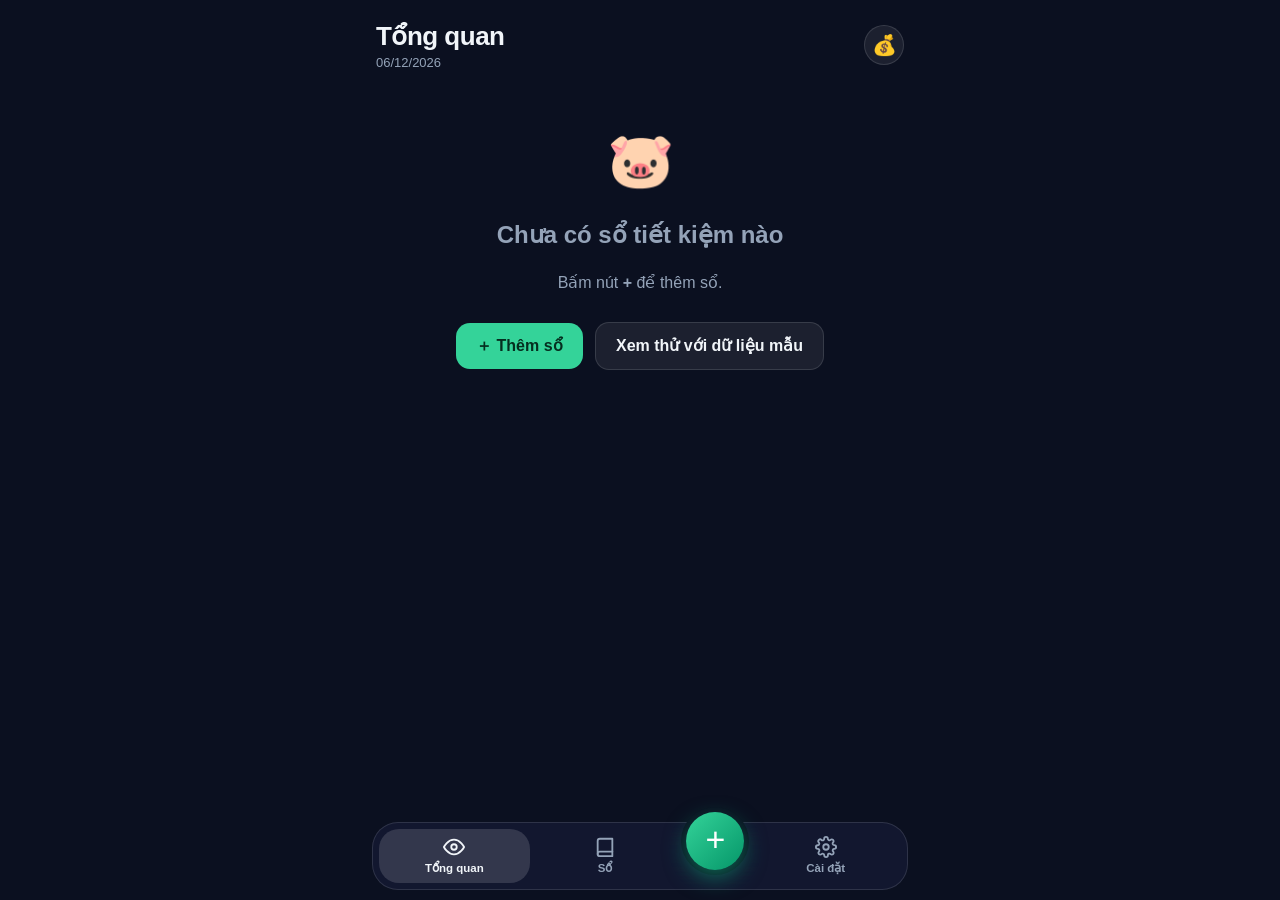
==== commit 0d8d8b55: "Savings app: merge Vợ/Chồng tabs into one 'Sổ' tab with All / Sổ Vợ / Sổ Chồng switch Co-Authored-By" ====
--- a/savings-app/index.html
+++ b/savings-app/index.html
@@ -19,9 +19,8 @@
   <main id="view"></main>
   <nav class="tabs" id="tabs">
     <button class="tb" data-tab="all"><svg viewBox="0 0 24 24" fill="none" stroke="currentColor" stroke-width="2" stroke-linecap="round" stroke-linejoin="round"><path d="M1 12s4-8 11-8 11 8 11 8-4 8-11 8S1 12 1 12z"/><circle cx="12" cy="12" r="3"/></svg>Tổng quan</button>
-    <button class="tb" data-tab="vo"><span class="ti">♀</span><span class="nm">Vợ</span></button>
+    <button class="tb" data-tab="books"><svg viewBox="0 0 24 24" fill="none" stroke="currentColor" stroke-width="2" stroke-linecap="round" stroke-linejoin="round"><path d="M4 19.5A2.5 2.5 0 016.5 17H20V3H6.5A2.5 2.5 0 004 5.5z"/><path d="M4 19.5A2.5 2.5 0 006.5 22H20v-5"/></svg>Sổ</button>
     <button class="add" id="fab" aria-label="Thêm sổ tiết kiệm">+</button>
-    <button class="tb" data-tab="chong"><span class="ti">♂</span><span class="nm">Chồng</span></button>
     <button class="tb" data-tab="settings"><svg viewBox="0 0 24 24" fill="none" stroke="currentColor" stroke-width="2" stroke-linecap="round" stroke-linejoin="round"><circle cx="12" cy="12" r="3"/><path d="M19.4 15a1.65 1.65 0 00.33 1.82l.06.06a2 2 0 11-2.83 2.83l-.06-.06a1.65 1.65 0 00-1.82-.33 1.65 1.65 0 00-1 1.51V21a2 2 0 01-4 0v-.09A1.65 1.65 0 009 19.4a1.65 1.65 0 00-1.82.33l-.06.06a2 2 0 11-2.83-2.83l.06-.06a1.65 1.65 0 00.33-1.82 1.65 1.65 0 00-1.51-1H3a2 2 0 010-4h.09A1.65 1.65 0 004.6 9a1.65 1.65 0 00-.33-1.82l-.06-.06a2 2 0 112.83-2.83l.06.06a1.65 1.65 0 001.82.33H9a1.65 1.65 0 001-1.51V3a2 2 0 014 0v.09a1.65 1.65 0 001 1.51 1.65 1.65 0 001.82-.33l.06-.06a2 2 0 112.83 2.83l-.06.06a1.65 1.65 0 00-.33 1.82V9a1.65 1.65 0 001.51 1H21a2 2 0 010 4h-.09a1.65 1.65 0 00-1.51 1z"/></svg>Cài đặt</button>
   </nav>
   <div id="sheet" class="sheet" hidden></div>
--- a/savings-app/style.css
+++ b/savings-app/style.css
@@ -293,7 +293,7 @@
 /* ---------- thanh điều hướng ---------- */
 .tabs {
   position: fixed; left: 12px; right: 12px; bottom: calc(var(--sab) + 10px); max-width: 536px; margin: 0 auto; z-index: 20;
-  display: grid; grid-template-columns: 1fr 1fr 70px 1fr 1fr; align-items: center; padding: 6px;
+  display: grid; grid-template-columns: 1fr 1fr 70px 1fr; align-items: center; padding: 6px;
   border-radius: 26px; background: var(--nav); border: 1px solid var(--card-b);
   backdrop-filter: blur(24px); -webkit-backdrop-filter: blur(24px);
 }
@@ -466,3 +466,11 @@
 .pad button { width: 74px; height: 74px; border-radius: 50%; background: var(--ov); font-size: 28px; font-weight: 500; }
 .pad button:active { background: var(--ov2); }
 .pad .aux { background: none; font-size: 17px; color: var(--mut); }
+
+/* ---------- chuyển Tất cả / Sổ Vợ / Sổ Chồng ---------- */
+.seg3 { display: flex; gap: 4px; padding: 4px; margin-bottom: 16px; border-radius: 14px; background: rgba(0, 0, 0, .22); }
+.seg3 button { flex: 1; padding: 8px 4px; border-radius: 10px; font-size: 14px; font-weight: 700; color: rgba(255, 255, 255, .8); transition: background .25s, color .25s; white-space: nowrap; overflow: hidden; text-overflow: ellipsis; }
+.seg3 button.on { background: #fff; color: #0f172a; }
+.seg3.flat { background: var(--ov); }
+.seg3.flat button { color: var(--mut); }
+.seg3.flat button.on { background: var(--card); color: var(--txt); box-shadow: var(--shadow); }
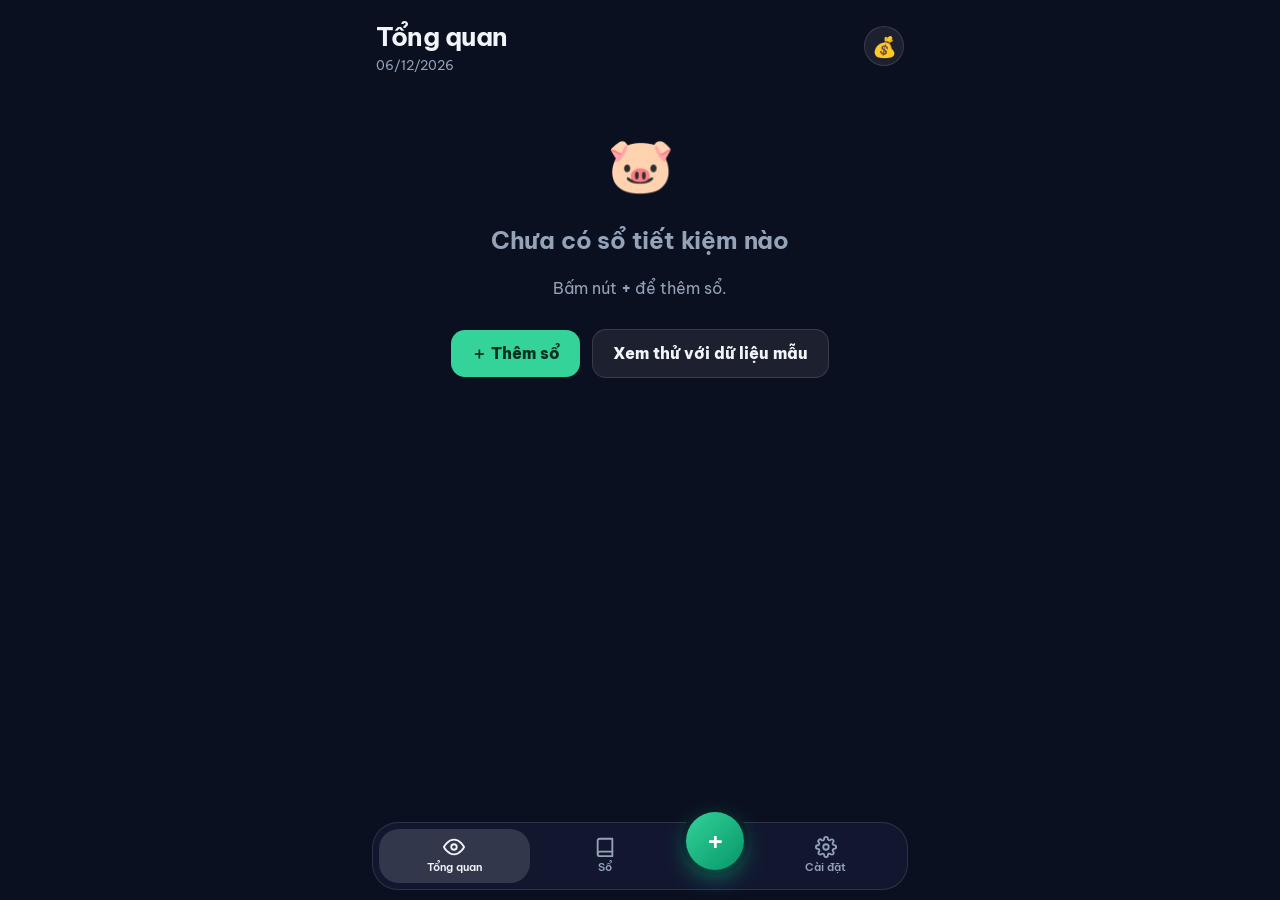
==== commit 08a66cfb: "Savings app: unified typography (Be Vietnam Pro, type scale, section titles) and one style for headl" ====
--- a/savings-app/index.html
+++ b/savings-app/index.html
@@ -12,6 +12,9 @@
   <link rel="manifest" href="manifest.webmanifest">
   <link rel="apple-touch-icon" href="icons/apple-touch-icon.png">
   <link rel="icon" type="image/png" href="icons/icon-192.png">
+  <link rel="preconnect" href="https://fonts.googleapis.com">
+  <link rel="preconnect" href="https://fonts.gstatic.com" crossorigin>
+  <link rel="stylesheet" href="https://fonts.googleapis.com/css2?family=Be+Vietnam+Pro:wght@400;500;600;700;800&display=swap">
   <link rel="stylesheet" href="style.css">
 </head>
 <body>
--- a/savings-app/style.css
+++ b/savings-app/style.css
@@ -19,12 +19,13 @@
 * { box-sizing: border-box; -webkit-tap-highlight-color: transparent; }
 html, body { margin: 0; background: var(--bg); color: var(--txt); }
 body {
-  font: 16px/1.4 -apple-system, BlinkMacSystemFont, "SF Pro Text", "Segoe UI", Roboto, sans-serif;
+  font: 400 16px/1.45 "Be Vietnam Pro", -apple-system, BlinkMacSystemFont, "SF Pro Text", "Segoe UI", Roboto, sans-serif;
+  font-feature-settings: "tnum" 1, "lnum" 1;
   min-height: 100vh; overflow-x: hidden;
   -webkit-font-smoothing: antialiased;
 }
 button { font: inherit; color: inherit; border: 0; background: none; cursor: pointer; }
-input, select { font: inherit; color: inherit; }
+input, select, textarea { font: inherit; color: inherit; }
 
 /* ---------- animated background ---------- */
 .bg { position: fixed; inset: 0; z-index: -1; overflow: hidden; background: radial-gradient(120% 80% at 50% 0%, var(--bg-a) 0%, var(--bg) 60%); }
@@ -63,7 +64,7 @@
 .bar { flex: 1; display: flex; flex-direction: column; align-items: center; justify-content: flex-end; height: 100%; gap: 5px; }
 .bar .col { width: 100%; border-radius: 8px 8px 3px 3px; background: linear-gradient(180deg, #6ee7b7, #059669); transform-origin: bottom; animation: grow .9s cubic-bezier(.2, .9, .2, 1) both; }
 .bar.now .col { background: linear-gradient(180deg, #fde68a, #f59e0b); }
-.bar small { font-size: 10px; color: var(--mut); }
+.bar small { font-size: 11px; color: var(--mut); }
 @keyframes grow { from { transform: scaleY(0); } }
 
 /* ---------- banks accordion ---------- */
@@ -238,8 +239,8 @@
 .fbw { position: absolute; inset: 0; display: flex; justify-content: center; align-items: flex-end; }
 .fb { width: 70%; max-width: 46px; display: flex; flex-direction: column; border-radius: 9px 9px 2px 2px; overflow: hidden; transform-origin: bottom; animation: grow .9s cubic-bezier(.2, .9, .2, 1) both; transition: opacity .25s; }
 .fb i { display: block; min-height: 3px; }
-.fb .sp { background: linear-gradient(180deg, #b79cff, #8b5cf6); }
-.fb .si { background: linear-gradient(180deg, #6ee7b7, #10b981); }
+.fb .fp { background: linear-gradient(180deg, #b79cff, #8b5cf6); }
+.fb .fi { background: linear-gradient(180deg, #6ee7b7, #10b981); }
 .fv { position: absolute; left: 50%; transform: translateX(-50%); font-size: 11px; font-weight: 600; white-space: nowrap; transition: opacity .25s; }
 .cols.multi .fcol:not(.on) .fb, .cols.multi .fcol:not(.on) .fv { opacity: .5; }
 .xx { grid-column: 2; display: grid; margin-top: 8px; row-gap: 4px; }
@@ -297,9 +298,9 @@
   border-radius: 26px; background: var(--nav); border: 1px solid var(--card-b);
   backdrop-filter: blur(24px); -webkit-backdrop-filter: blur(24px);
 }
-.tabs .tb { padding: 7px 2px; border-radius: 20px; font-size: 11.5px; font-weight: 600; color: var(--mut); display: flex; flex-direction: column; align-items: center; gap: 2px; transition: background .25s, color .25s; min-width: 0; }
+.tabs .tb { padding: 7px 2px; border-radius: 20px; font-size: 11px; font-weight: 600; color: var(--mut); display: flex; flex-direction: column; align-items: center; gap: 2px; transition: background .25s, color .25s; min-width: 0; }
 .tabs .tb svg { width: 22px; height: 22px; }
-.tabs .ti { font-size: 19px; line-height: 22px; height: 22px; }
+.tabs .ti { font-size: 18px; line-height: 22px; height: 22px; }
 .tabs .tb.on { background: var(--ov2); color: var(--txt); }
 .tabs .add {
   width: 58px; height: 58px; margin: -30px auto 0; border-radius: 50%; font-size: 34px; line-height: 1; padding: 0 0 3px;
@@ -474,3 +475,89 @@
 .seg3.flat { background: var(--ov); }
 .seg3.flat button { color: var(--mut); }
 .seg3.flat button.on { background: var(--card); color: var(--txt); box-shadow: var(--shadow); }
+
+/* ---------- lãi sinh ra mỗi tháng: chọn từng tháng ---------- */
+.bar { padding: 0; cursor: pointer; }
+.bars .bar:not(.sel) .col { opacity: .45; }
+.bar.sel small { color: var(--txt); font-weight: 700; }
+.bar-sum { display: flex; justify-content: space-between; align-items: baseline; margin-top: 12px; padding-top: 12px; border-top: 1px solid var(--ov2); }
+.bar-sum span { color: var(--mut); font-size: 14px; }
+.bar-sum b { font-size: 20px; color: var(--green); font-variant-numeric: tabular-nums; }
+.bar-det .mrow:last-child { border-bottom: 0; }
+.bars { margin-top: 14px; }
+
+/* ---------- Vợ | Chồng: ô nhỏ nở rộng ---------- */
+.ob { display: grid; grid-template-columns: 1fr 1fr; gap: 10px; margin-top: 14px; transition: grid-template-columns .5s cubic-bezier(.3, .8, .3, 1), gap .5s; }
+.ob[data-n="1"] { grid-template-columns: 1fr; }
+.ob[data-exp="vo"] { grid-template-columns: 1fr 0fr; gap: 0; }
+.ob[data-exp="chong"] { grid-template-columns: 0fr 1fr; gap: 0; }
+.obx { min-width: 0; overflow: hidden; border-radius: 18px; transition: opacity .3s, background .3s; }
+.obx.vo { background: rgba(244, 114, 182, .16); }
+.obx.chong { background: rgba(96, 165, 250, .16); }
+.ob[data-exp="vo"] .obx.chong, .ob[data-exp="chong"] .obx.vo { opacity: 0; pointer-events: none; }
+.obx-h { width: 100%; display: grid; grid-template-columns: 1fr auto; gap: 2px 8px; padding: 12px 14px; text-align: left; align-items: center; }
+.obx-h .on { font-size: 13px; font-weight: 700; color: var(--mut); text-transform: uppercase; letter-spacing: .4px; }
+.obx.vo .on { color: var(--vo); }
+.obx.chong .on { color: var(--chong); }
+.obx-h b { grid-column: 1; font-size: 18px; color: var(--green); font-variant-numeric: tabular-nums; white-space: nowrap; }
+.obx-h .chev { grid-column: 2; grid-row: 1 / span 2; width: 18px; color: var(--mut); transition: transform .35s; }
+.obx.open .obx-h .chev { transform: rotate(180deg); }
+.obx-b { display: grid; grid-template-rows: 0fr; transition: grid-template-rows .5s cubic-bezier(.3, .8, .3, 1); }
+.obx.open .obx-b { grid-template-rows: 1fr; }
+.obx-b > div { overflow: hidden; padding: 0 14px; }
+.obx.open .obx-b > div { padding-bottom: 8px; }
+.obx-b .mrow:last-child { border-bottom: 0; }
+
+.obx-h .on { font-size: 16px; font-weight: 600; text-transform: none; letter-spacing: 0; }
+.ob { margin-bottom: 2px; }
+
+/* ---------- biểu đồ dòng tiền: làm lại cho gọn ---------- */
+@keyframes grow { from { clip-path: inset(100% 0 0 0); } to { clip-path: inset(0); } }
+.bar .col, .fb { transform: none; }
+.gl { border-top: 1px dashed var(--ov2); }
+.gl:first-child { border-top-style: solid; }
+.fb { width: 66%; max-width: 44px; gap: 2px; border-radius: 6px 6px 2px 2px; overflow: hidden; background: transparent; }
+.fb i { border-radius: 0; min-height: 4px; }
+.fb .fp { background: linear-gradient(180deg, #a78bfa, #7c3aed); }
+.fb .fi { background: linear-gradient(180deg, #6ee7b7, #10b981); }
+.fv { font-size: 11px; color: var(--mut); font-weight: 600; }
+.fcol.on .fv { color: var(--txt); font-weight: 800; }
+.cols.multi .fcol:not(.on) .fb { opacity: .55; }
+.cols.multi .fcol:not(.on) .fv { opacity: 1; }
+.note { display: flex; flex-wrap: wrap; align-items: center; gap: 6px 16px; margin-top: 14px; padding-top: 12px; border-top: 1px solid var(--ov2); font-size: 13px; color: var(--mut); }
+.lgd { display: inline-flex; align-items: center; gap: 6px; color: var(--txt); font-weight: 600; }
+.lg-i { margin-left: 0; }
+.note .nt { margin-left: auto; font-weight: 400; color: var(--mut); }
+
+/* cột dòng tiền: bo góc đối xứng, mọc bằng chiều cao */
+.fb { width: 62%; max-width: 44px; gap: 2px; border-radius: 0; overflow: visible; background: none; animation: none; clip-path: none; transition: height .8s cubic-bezier(.2, .9, .2, 1), opacity .25s; }
+.fb i { border-radius: 0; min-height: 4px; }
+.fb i:first-child { border-radius: 9px 9px 0 0; }
+.fb i:last-child { border-radius: 0 0 3px 3px; }
+.fb i:only-child { border-radius: 9px 9px 3px 3px; }
+
+/* cột rất nhỏ: đủ chỗ cho cả hai lớp màu, không lòi xuống dưới vạch 0 */
+.fb { min-height: 4px; }
+.fb.two { min-height: 10px; }
+
+/* ---------- kiểu chữ thống nhất ---------- */
+:root { --fs-cap: 12px; --fs-sm: 13px; --fs-md: 15px; --fs-title: 17px; }
+h1, h2, h3, .ct, .top-title, .sec-title { letter-spacing: -.2px; }
+.ct, .top-title { font-size: var(--fs-title); font-weight: 700; }
+.sec-title { margin: 22px 4px 10px; font-size: var(--fs-title); font-weight: 700; color: var(--txt); text-transform: none; letter-spacing: -.2px; }
+.sgrp, .panel label, .pkgrp, .ct.up { font-size: var(--fs-cap); font-weight: 600; text-transform: uppercase; letter-spacing: .5px; }
+.ct.up { color: var(--mut); }
+.muted, .due-r, .dt-dates, .note { font-size: var(--fs-sm); }
+.dt-row, .trow, .bl-h { font-size: var(--fs-md); }
+
+/* số tiêu điểm: con số to + cụm "đơn vị ₫" nhỏ đi sau, cùng một kiểu ở mọi nơi */
+.num-xl, .num-l { font-weight: 800; letter-spacing: -1px; line-height: 1.1; font-variant-numeric: tabular-nums; white-space: nowrap; }
+.num-xl .u, .num-l .u { font-size: .5em; font-weight: 700; letter-spacing: 0; margin-left: .3em; opacity: .9; }
+.num-xl .u.pre, .num-l .u.pre { margin: 0 .3em 0 0; }
+.top .big.num-xl { font-size: clamp(30px, 10vw, 42px); margin-top: 4px; }
+.top .big small { margin-left: 0; color: inherit; }
+.dt-big.num-xl { font-size: clamp(28px, 9vw, 38px); }
+.mbig.num-l, .ac-big.num-l, .pv.num-l { font-size: 30px; }
+.ac-big.num-l { color: var(--txt); }
+.top .big.num-xl .u { margin-left: .3em; font-size: .48em; font-weight: 700; opacity: .9; }
+.top .big.num-xl .u.pre { margin: 0 .3em 0 0; }
